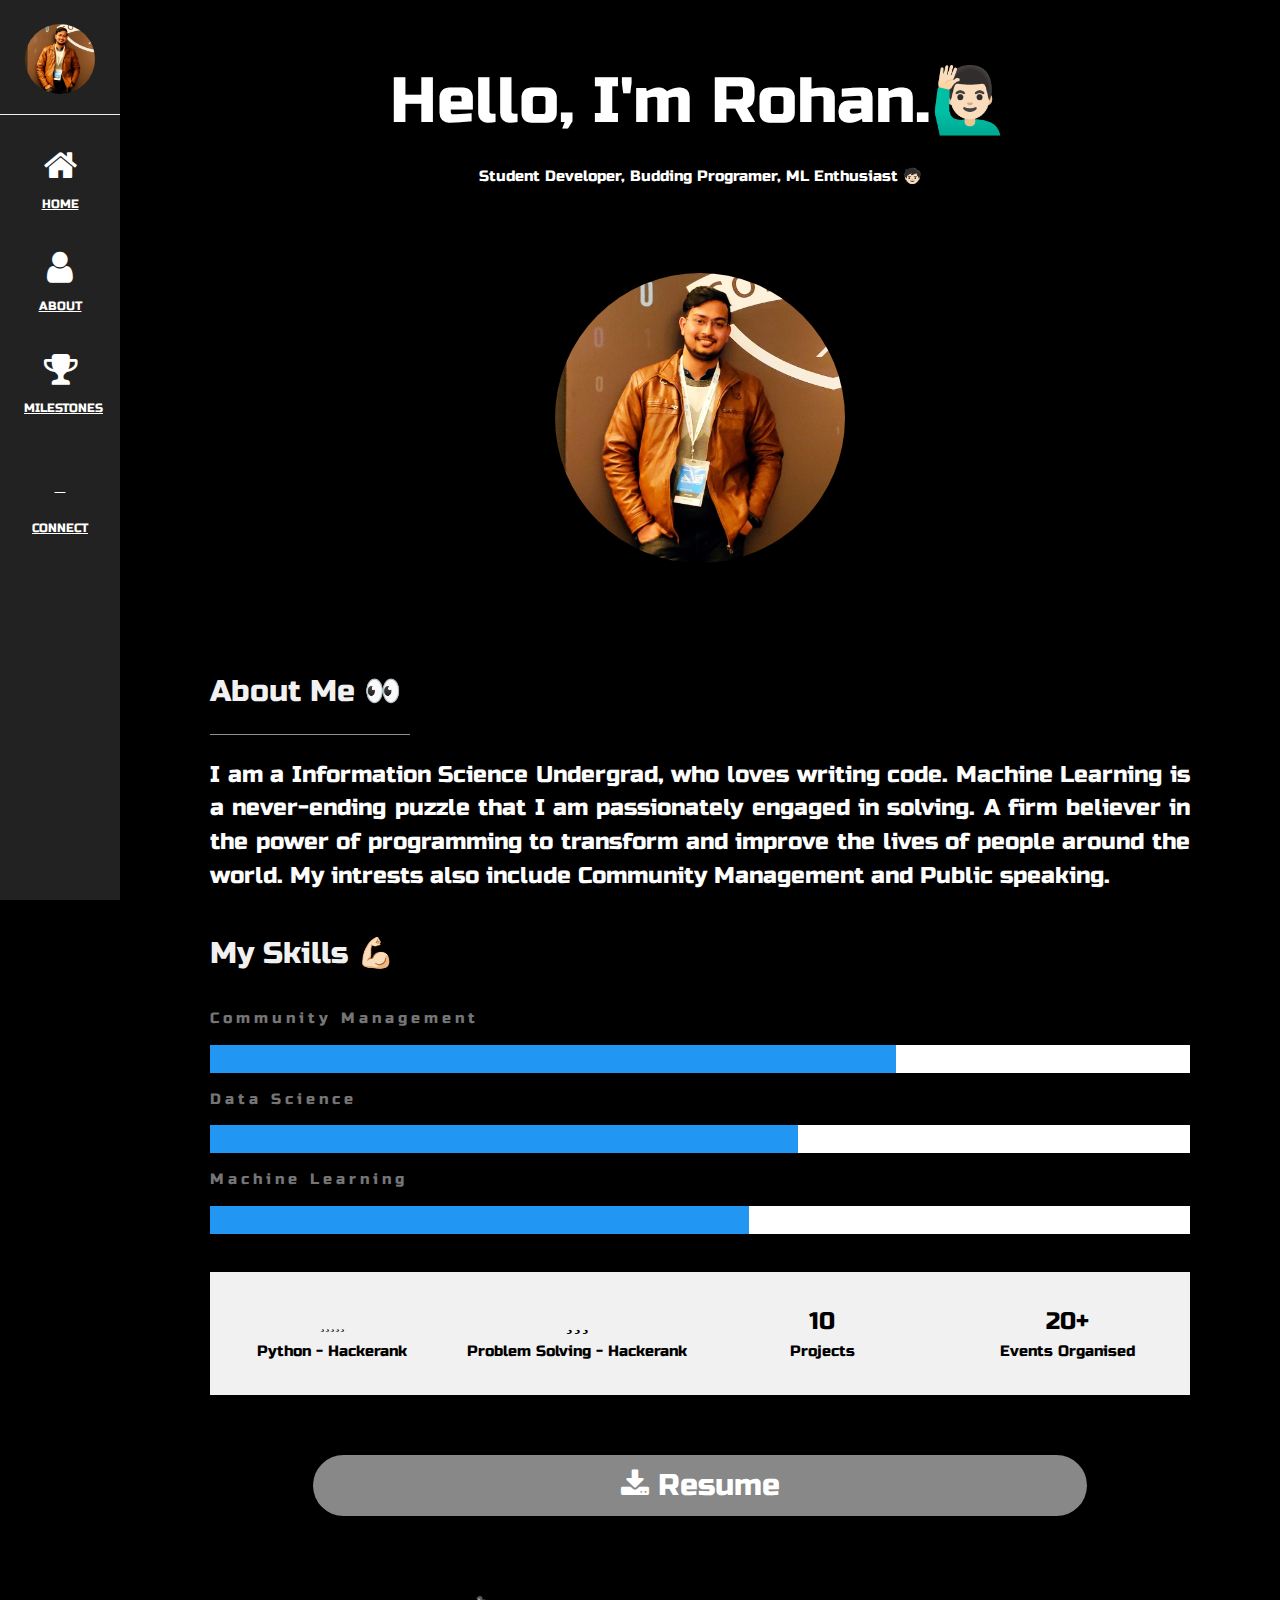
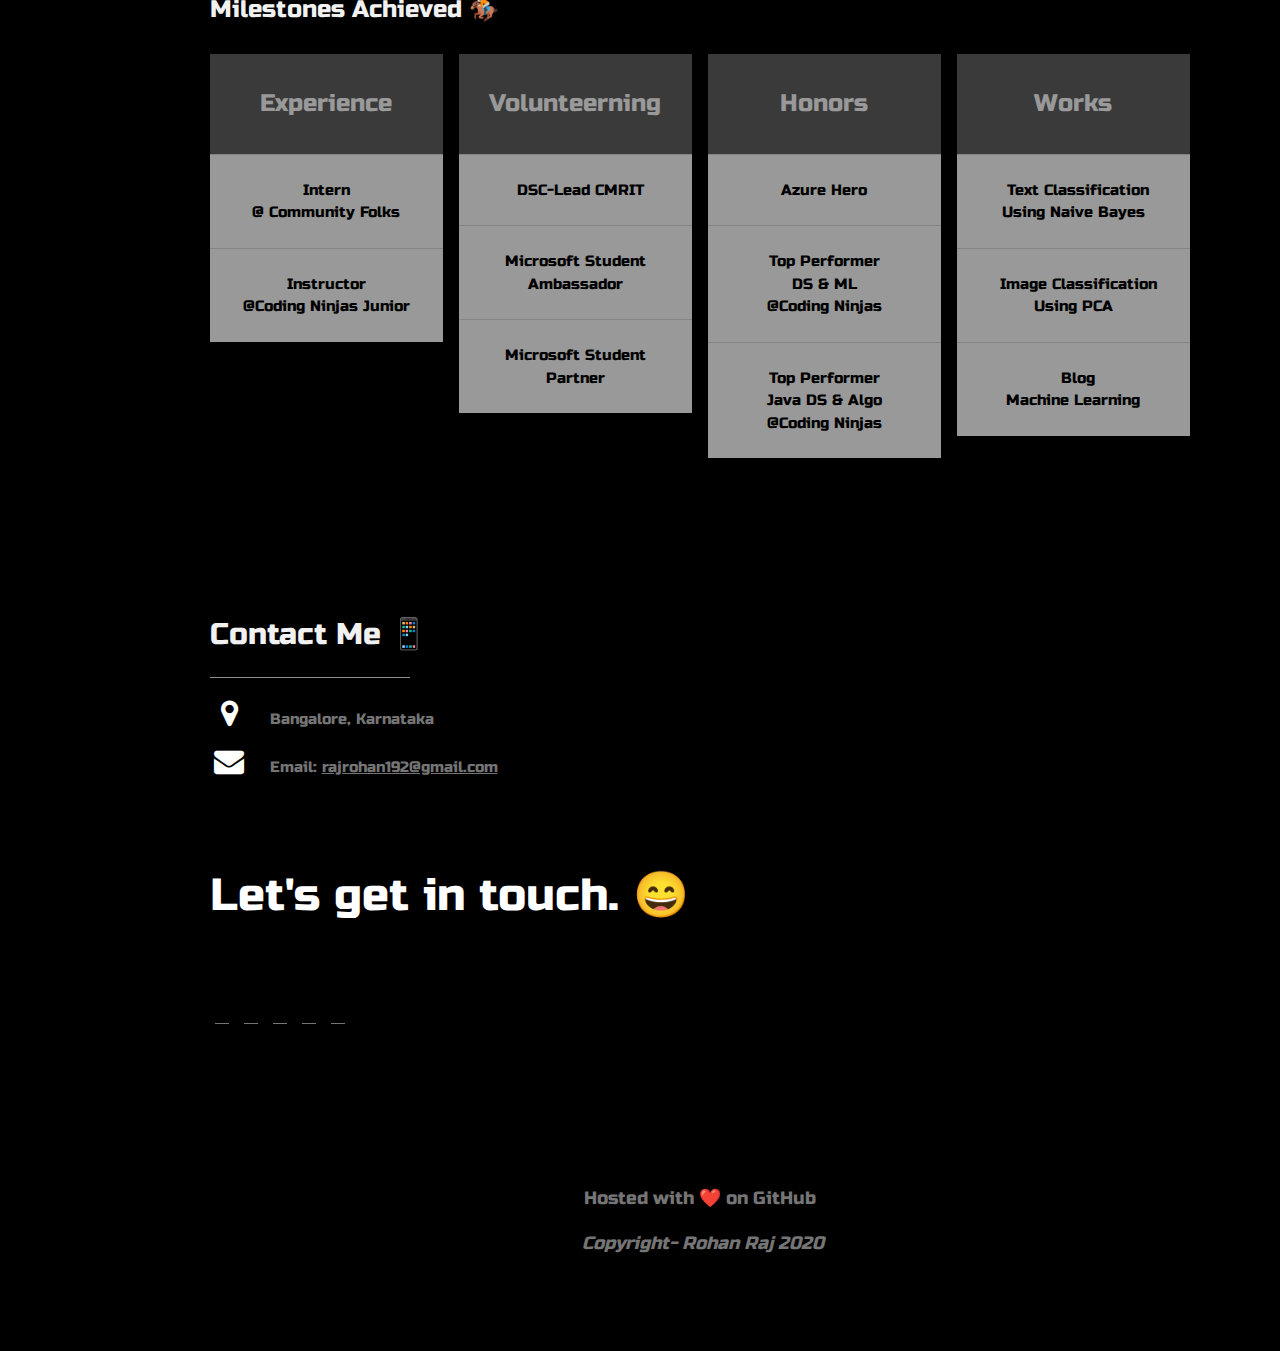
==== index.html @ be51ac7b "Update index.html" ====
<!DOCTYPE html>
<html>
<title>Rohan Raj</title>
<meta charset="UTF-8">
<meta name="viewport" content="width=device-width, initial-scale=1">
<link rel="icon" type="image/x-icon" href="icon.png">
<link rel="stylesheet" href="https://www.w3schools.com/w3css/4/w3.css">
<link href="https://fonts.googleapis.com/css2?family=Josefin+Slab&family=Merriweather&family=Russo+One&display=swap" rel="stylesheet">
<link rel="stylesheet" href="https://cdnjs.cloudflare.com/ajax/libs/font-awesome/4.7.0/css/font-awesome.min.css">
<link rel="stylesheet" href="https://use.fontawesome.com/releases/v5.14.0/css/all.css" integrity="sha384-HzLeBuhoNPvSl5KYnjx0BT+WB0QEEqLprO+NBkkk5gbc67FTaL7XIGa2w1L0Xbgc" crossorigin="anonymous">
<link rel="stylesheet" type="text/css" href="newpage.css">

<style>
body, h1,h2,h3,h4,h5,h6 {font-family: 'Russo One', sans-serif;}
.w3-row-padding img {margin-bottom: 12px}
/* Set the width of the sidebar to 120px */
.w3-sidebar {width: 120px;background: #222;}
/* Add a left margin to the "page content" that matches the width of the sidebar (120px) */
#main {margin-left: 120px}
/* Remove margins from "page content" on small screens */
@media only screen and (max-width: 600px) {#main {margin-left: 0}}
</style>
<body class="w3-black" data-spy="scroll" data-target="#navbar" data-offset="50">

<!-- Icon Bar (Sidebar - hidden on small screens) -->
<nav class="w3-sidebar w3-bar-block w3-small w3-hide-small w3-center" id="navbar">
  <!-- Avatar image in top left corner -->
  <a href="#"><img src="logo.jpg" class="sidelogo"></a>
  <hr>
  <a href="#" class="w3-bar-item w3-a w3-padding-large w3-hover-blue">
    <i class="fa fa-home w3-xxlarge"></i>
    <p>HOME</p>
  </a>
  <a href="#about" class="w3-bar-item w3-a w3-padding-large w3-hover-blue">
    <i class="fa fa-user w3-xxlarge"></i>
    <p>ABOUT</p>
  </a>
  <a href="#milestones" class="w3-bar-item w3-a w3-padding-large w3-hover-blue">
    <i class="fa fa-trophy w3-xxlarge"></i>
    <p>MILESTONES</p>
  </a>
  <a href="#contact" class="w3-bar-item w3-a w3-padding-large w3-hover-blue">
    <i class="fab fa-connectdevelop w3-xxlarge"></i>
    <p>CONNECT</p>
  </a>
</nav>

<!-- Navbar on small screens (Hidden on medium and large screens) -->
<div class="w3-top w3-hide-large w3-hide-medium" id="myNavbar">
  <div class="w3-bar w3-black w3-opacity w3-hover-opacity-off w3-center w3-small">
    <a href="#" class="w3-bar-item w3-a w3-hover-blue" style="width:25% !important"><i class="fa fa-home"></i><br>HOME</a>
    <a href="#about" class="w3-bar-item w3-a w3-hover-blue" style="width:25% !important"><i class="fa fa-user"></i><br>ABOUT</a>
    <a href="#milestones" class="w3-bar-item w3-a w3-hover-blue" style="width:25% !important"><i class="fa fa-trophy"></i><br>MILESTONES</a>
    <a href="#contact" class="w3-bar-item w3-a w3-hover-blue" style="width:25% !important">  <i class="fab fa-connectdevelop"></i><br>CONTACT</a>
  </div>
</div>

<!-- Page Content -->
<div class="w3-padding-large" id="main">
  <!-- Header/Home -->
  <header class="w3-container w3-padding-32 w3-center w3-black" id="home">
    <h1 class="w3-jumbo">Hello, I'm Rohan.🙋🏻‍♂️</h1>
    <p>Student Developer, Budding Programer, ML Enthusiast 🧒🏻</p>
    <div style="margin-top:5.7em;">
    <img src="logo.jpg" alt="boy" class="w3-image logo" width="992" height="1108">
    </div>
  </header>

  <!-- About Section -->
  <div class="w3-content w3-justify w3-text-grey w3-padding-64" id="about">
    <h2 class="w3-text-light-grey">About Me 👀</h2>
    <hr style="width:200px" class="w3-opacity">
    <p class="description">I am a Information Science Undergrad, who loves writing code.
Machine Learning is a never-ending puzzle that I am passionately engaged in solving. A firm believer in the power of programming to transform and improve the lives of people around the world. My intrests also include Community Management and Public speaking.
    </p>
    <h2 class="w3-padding-16 w3-text-light-grey">My Skills 💪🏻</h2>
    <p class="w3-wide">Community Management</p>
    <div class="w3-white">
      <div class="w3-blue" style="height:28px;width:70%"></div>
    </div>
    <p class="w3-wide">Data Science</p>
    <div class="w3-white">
      <div class="w3-blue" style="height:28px;width:60%"></div>
    </div>
    <p class="w3-wide">Machine Learning</p>
    <div class="w3-white">
      <div class="w3-blue" style="height:28px;width:55%"></div>
    </div><br>
    
    <div class="w3-row w3-center w3-padding-16 w3-section w3-light-grey w3-hover-blue" style="transition: 0.3s;">
      <div class="w3-quarter w3-section">
        <span class="w3-xlarge"></span></i><i class="fas fa-star"></i></i><i class="fas fa-star"></i></i><i class="fas fa-star"></i></i><i class="fas fa-star"></i></i><i class="fas fa-star"></i><br>
        Python - Hackerank
      </div>
      <div class="w3-quarter w3-section">
        <span class="w3-xlarge"><i class="fas fa-star"></i><i class="fas fa-star"></i><i class="fas fa-star"></i></span><br>
        Problem Solving - Hackerank
      </div>
      <div class="w3-quarter w3-section">
        <span class="w3-xlarge">10</span><br>
        Projects
      </div>
      <div class="w3-quarter w3-section">
        <span class="w3-xlarge">20+</span><br>
        Events Organised
      </div>
    </div>
    <div style="margin:4em;">
      <a href="https://drive.google.com/file/d/1Scx7-kGh7rU4BgbDnar0w_8gpzpHw5cx/view?usp=sharing" class="w3-btn w3-text-white w3-round-xxlarge w3-hover-blue resume"><i class="fa fa-download"></i>  Resume</a></li>
    </div>
    <!-- Grid for pricing tables -->
    <h3 class="w3-padding-16 w3-text-light-grey" id="milestones">Milestones Achieved 🏇🏻</h3>
    <div class="w3-row-padding" style="margin:0 -16px">
      <div class="w3-quarter w3-margin-bottom transit">
        <ul class="w3-ul w3-white w3-center transit w3-opacity w3-hover-opacity-off">
          <li class="w3-dark-grey w3-xlarge transit w3-padding-32 w3-hover-blue">Experience</li>
          <li class="w3-padding-16"><a href="https://drive.google.com/file/d/1ySWQKVOBxScPJgsXyLxWjjCgs97nQYnB/view?usp=sharing" class="w3-btn transit w3-round-large w3-hover-blue" href="google.com"><i class="fas fa-user-friends"></i>  Intern <br>@ Community Folks</a></li>
          <li class="w3-padding-16"><a class="w3-btn transit w3-round-large w3-hover-blue"><i class="fas fa-chalkboard-teacher"></i>  Instructor <br> @Coding Ninjas Junior</a></li>
          
        </ul>
      </div>
      <div class="w3-quarter w3-margin-bottom">
        <ul class="w3-ul w3-white w3-center w3-opacity w3-hover-opacity-off transit">
          <li class="w3-dark-grey w3-xlarge w3-padding-32 w3-hover-blue">Volunteerning</li>
          <li class="w3-padding-16"><a href="https://dsc.community.dev/u/m46zhq/#/about" class="w3-btn transit w3-round-large w3-hover-blue"><i class="fab fa-google"></i>  DSC-Lead CMRIT</a></li>
          <li class="w3-padding-16"><a href="https://drive.google.com/file/d/1J48Ffagoj2R8kCfbN4We0Js8-R-RIwep/view?usp=sharing" class="w3-btn transit w3-round-large w3-hover-blue"><i class="fab fa-microsoft"></i>  Microsoft Student <br>Ambassador</a></li>
          <li class="w3-padding-16"><a href="https://drive.google.com/file/d/1izAl-CwbJdm1N0xtkGnjKQw9NTOo2Vtv/view?usp=sharing" class="w3-btn transit w3-round-large w3-hover-blue"><i class="fab fa-microsoft"></i>  Microsoft Student <br>Partner</a></li>
        </ul>
      </div>
      <div class="w3-quarter w3-margin-bottom">
        <ul class="w3-ul w3-white w3-center w3-opacity w3-hover-opacity-off transit">
          <li class="w3-dark-grey w3-xlarge w3-padding-32 w3-hover-blue">Honors</li>
          <li class="w3-padding-16"><a href="https://enjinx.io/eth/asset/85231668" class="w3-btn transit w3-round-large w3-hover-blue"><i class="fab fa-microsoft"></i>  Azure Hero</a></li>
          <li class="w3-padding-16"><a href="https://ninjasfiles.s3.amazonaws.com/certificate73937446daf63a332cad315d816f2a800e89cd.pdf" class="w3-btn transit w3-round-large w3-hover-blue"><i class="fas fa-user-ninja"></i>  Top Performer<br>DS & ML <br>@Coding Ninjas</a></li>
          <li class="w3-padding-16"><a class="w3-btn transit w3-round-large w3-hover-blue"><i class="fas fa-user-ninja"></i>  Top Performer<br>Java DS & Algo <br>@Coding Ninjas</a></li>
          
        </ul>
      </div>
      <div class="w3-quarter w3-margin-bottom">
        <ul class="w3-ul w3-white w3-center w3-opacity transit w3-hover-opacity-off">
          <li class="w3-dark-grey w3-xlarge w3-padding-32 w3-hover-blue">Works</li>
          <li class="w3-padding-16"><a href="https://github.com/rohan1907/text-classification" class="w3-btn transit w3-round-large w3-hover-blue"><i class="fab fa-github"></i>  Text Classification <br>Using Naive Bayes</a></li>
          <li class="w3-padding-16"><a href="https://github.com/rohan1907/Cifar10" class="w3-btn transit w3-round-large w3-hover-blue"><i class="fab fa-github"></i>  Image Classification <br>Using PCA</a></li>
          <li class="w3-padding-16"><a href="https://medium.com/@rajrohan192/introduction-to-machine-learning-using-azure-ml-notebook-bd1c3ceed18c?source=friends_link&sk=28bb0c2c02ab94a62792b370b15c1be8" class="w3-btn transit w3-round-large w3-hover-blue"><i class="fab fa-medium"></i>  Blog <br> Machine Learning</a></li>
          
        </ul>
      </div>
    </div>
  </div>
  

  <!-- Contact Section -->
  <div class="w3-padding-64 w3-content w3-text-grey" id="contact">
    <h2 class="w3-text-light-grey">Contact Me 📱</h2>
    <hr style="width:200px" class="w3-opacity">

    <div class="w3-section">
      <p><i class="fa fa-2x fa-map-marker fa-fw w3-text-white w3-margin-right"></i> Bangalore, Karnataka</p>
      <p><i class="fa fa-2x fa-envelope fa-fw w3-text-white w3-margin-right"> </i> Email: <a href="mailto:rajrohan192@gmail.com">rajrohan192@gmail.com</a></p>
    </div><br>
    <h2><p class="description">Let's get in touch. 😄</p></h2>
    <p>
                <a target="_blank" href="https://www.facebook.com/rohan.raj.3388"><i class="fab fa-facebook fa-3x social" aria-hidden="true"></i></a>
                <a target="_blank" href="https://www.instagram.com/rohanraj.py/"><i class="hover fab fa-instagram fa-3x social" aria-hidden="true"></i></a>
                <a target="_blank" href="https://github.com/rohan1907"><i class="fab fa-github fa-3x social" aria-hidden="true"></i></a>
                <a target="_blank" href="https://www.linkedin.com/in/rohan-raj-01631716b/"><i class="fab fa-linkedin fa-3x social" aria-hidden="true"></i></a> 
                <a href="https://twitter.com/RohanPy"><i class="fab fa-twitter fa-3x social" aria-hidden="true"></i></a></p>
  </div>
  
    <!-- Footer -->
  <footer class="w3-content w3-padding-64 w3-text-grey w3-large w3-center">
  <!-- End footer -->
  Hosted with ❤️ on GitHub
  <p><i class="far fa-copyright">Copyright- Rohan Raj 2020</i></p>
  </footer>

<!-- END PAGE CONTENT -->
</div>
<script src="https://ajax.googleapis.com/ajax/libs/jquery/3.5.1/jquery.min.js"></script>
<script src="https://maxcdn.bootstrapcdn.com/bootstrap/3.3.4/js/bootstrap.min.js"></script>
<script src="https://www.w3schools.com/lib/w3.js"></script>
</body>
</html>
---- newpage.css ----
html{
	scroll-behavior: smooth;
}
body{
	position:relative;
}
.social{
	padding: 5px;
}
.social:hover{
	color:white;
	transition:0.3s;
}
.logo{
	border-radius: 60%;
	width: 290px;
	height: 290px;
}
.sidelogo{
	margin-top: 2em;
	border-radius: 50%;
	height: 70px;
	width:70px;
}
.sidelogo:hover{
	border: 3px solid white;
	transition:0.3s;
}
.resume{
	font-size:30px;
	display: block;
	width: 90%;
	margin: auto;
	transition: 0.3s;
	background-color:rgb(136, 136, 136);
}
.transit{
	transition:0.3s;
}
.description{
	color: white;
	font-size: 1.5em;
	transition: 0.3s;
}
.w3-hover-blue{
	transition:0.3s;
}
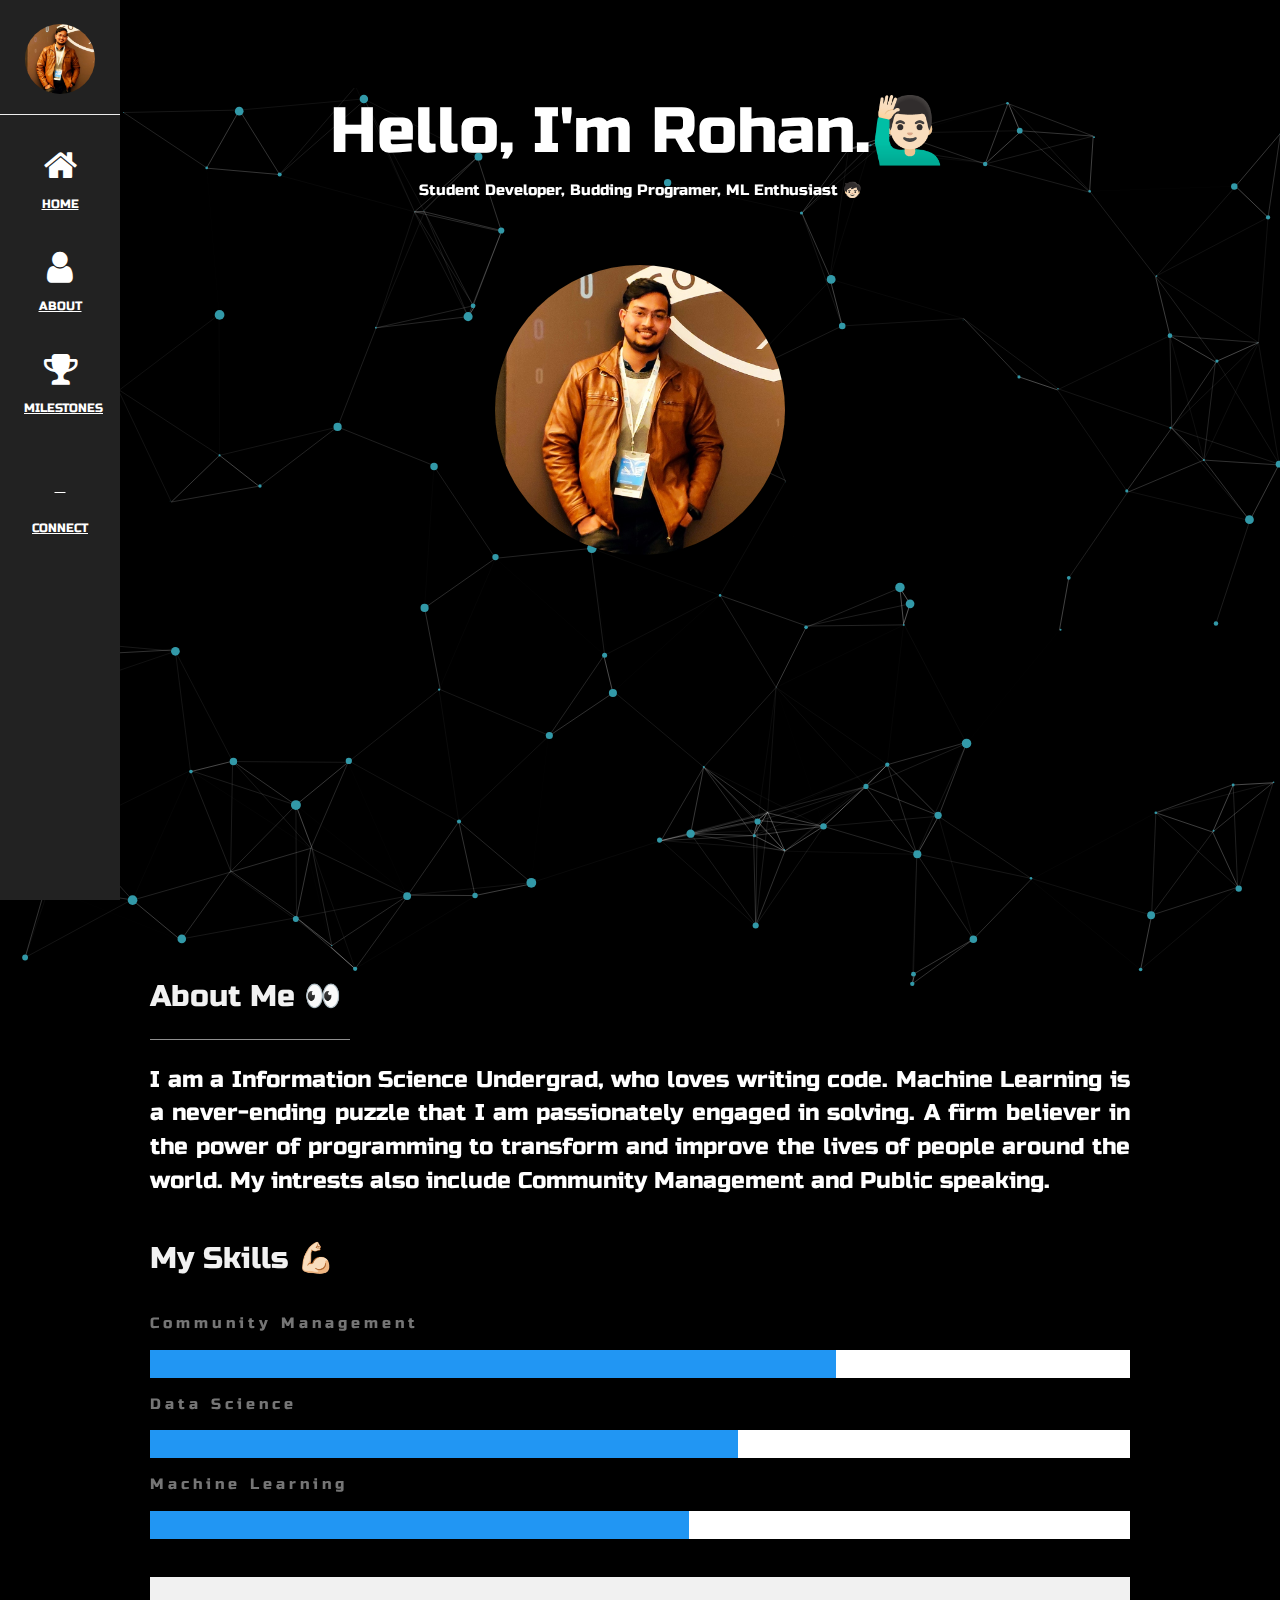
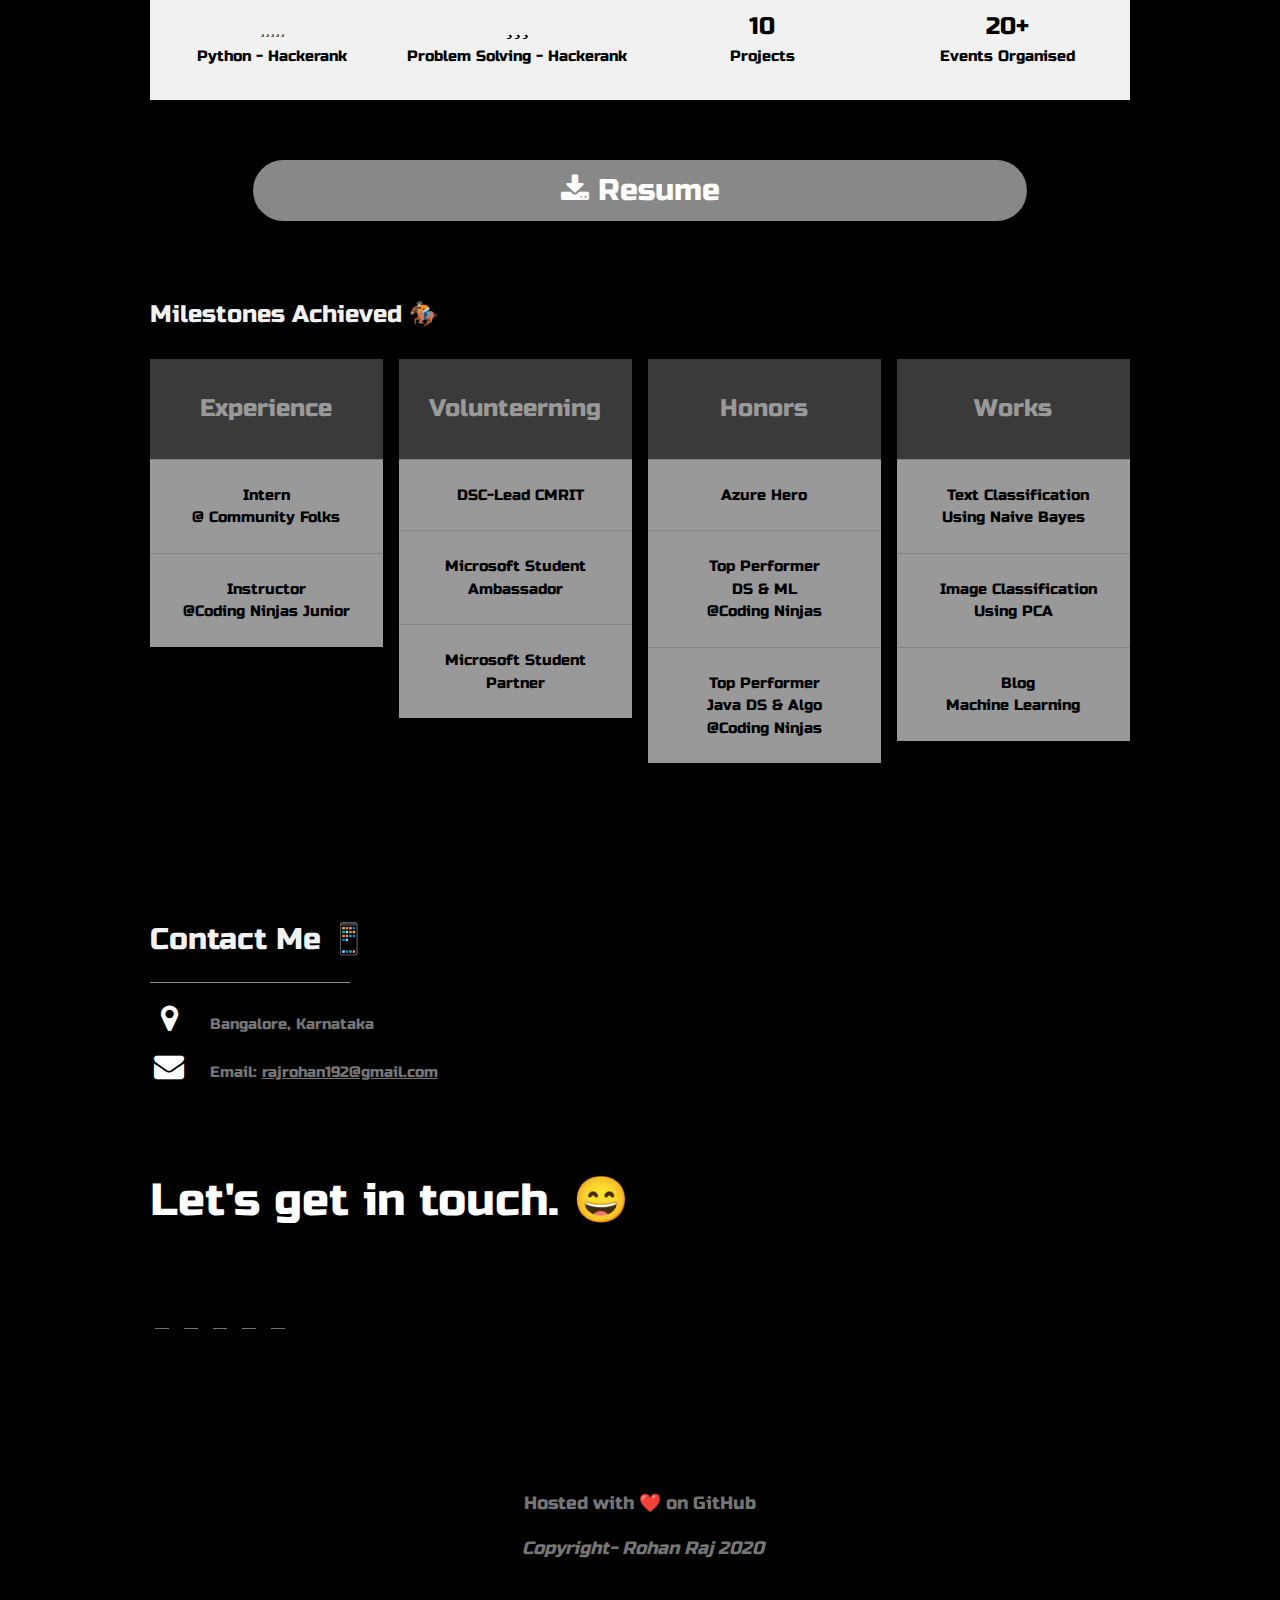
==== commit bbb6c230: "Add files via upload" ====
--- a/index.html
+++ b/index.html
@@ -9,6 +9,7 @@
 <link rel="stylesheet" href="https://cdnjs.cloudflare.com/ajax/libs/font-awesome/4.7.0/css/font-awesome.min.css">
 <link rel="stylesheet" href="https://use.fontawesome.com/releases/v5.14.0/css/all.css" integrity="sha384-HzLeBuhoNPvSl5KYnjx0BT+WB0QEEqLprO+NBkkk5gbc67FTaL7XIGa2w1L0Xbgc" crossorigin="anonymous">
 <link rel="stylesheet" type="text/css" href="newpage.css">
+<link rel = "icon" href="logo.jpg" type="image/x-icon"> 
 
 <style>
 body, h1,h2,h3,h4,h5,h6 {font-family: 'Russo One', sans-serif;}
@@ -56,16 +57,18 @@
 </div>
 
 <!-- Page Content -->
+<div id="particles-js">
 <div class="w3-padding-large" id="main">
   <!-- Header/Home -->
   <header class="w3-container w3-padding-32 w3-center w3-black" id="home">
-    <h1 class="w3-jumbo">Hello, I'm Rohan.🙋🏻‍♂️</h1>
-    <p>Student Developer, Budding Programer, ML Enthusiast 🧒🏻</p>
-    <div style="margin-top:5.7em;">
-    <img src="logo.jpg" alt="boy" class="w3-image logo" width="992" height="1108">
+    <div id="heading"><h1 class="w3-jumbo w3-center">Hello, I'm Rohan.🙋🏻‍♂️</h1></div>
+    <div id="heading-p"><p >Student Developer, Budding Programer, ML Enthusiast 🧒🏻</p></div>
+    <div id="image">
+      <img src="logo.jpg" alt="boy" class="w3-image logo" width="992" height="1108">
     </div>
   </header>
-
+</div>
+</div>
   <!-- About Section -->
   <div class="w3-content w3-justify w3-text-grey w3-padding-64" id="about">
     <h2 class="w3-text-light-grey">About Me 👀</h2>
@@ -166,7 +169,7 @@
                 <a target="_blank" href="https://www.linkedin.com/in/rohan-raj-01631716b/"><i class="fab fa-linkedin fa-3x social" aria-hidden="true"></i></a> 
                 <a href="https://twitter.com/RohanPy"><i class="fab fa-twitter fa-3x social" aria-hidden="true"></i></a></p>
   </div>
-  
+
     <!-- Footer -->
   <footer class="w3-content w3-padding-64 w3-text-grey w3-large w3-center">
   <!-- End footer -->
@@ -175,9 +178,7 @@
   </footer>
 
 <!-- END PAGE CONTENT -->
-</div>
-<script src="https://ajax.googleapis.com/ajax/libs/jquery/3.5.1/jquery.min.js"></script>
-<script src="https://maxcdn.bootstrapcdn.com/bootstrap/3.3.4/js/bootstrap.min.js"></script>
-<script src="https://www.w3schools.com/lib/w3.js"></script>
+<script src="js/particles.js"></script>
+<script src="js/app.js"></script>
 </body>
 </html>
--- a/newpage.css
+++ b/newpage.css
@@ -1,8 +1,5 @@
 html{
 	scroll-behavior: smooth;
-}
-body{
-	position:relative;
 }
 .social{
 	padding: 5px;
@@ -15,6 +12,8 @@
 	border-radius: 60%;
 	width: 290px;
 	height: 290px;
+	margin-top:5.7em;
+	left:40%;
 }
 .sidelogo{
 	margin-top: 2em;
@@ -45,3 +44,33 @@
 .w3-hover-blue{
 	transition:0.3s;
 }
+html,body{ 
+	width:100%;
+	height:100%;
+	background:#000000;
+}
+#particles-js{
+  width: 100%;
+  height: 100%;
+  background-color: #000000;
+  background-image: url('');
+  background-size: cover;
+  background-position: 50% 50%;
+  background-repeat: no-repeat;
+}
+
+#heading-p,#heading,#image{
+	position: absolute;
+	left: 0;
+	right: 0;
+	margin: auto
+}
+#heading{
+	margin-top:2em;
+}
+#heading-p{
+	margin-top:8em;
+}
+#image{
+	margin-top:9em;
+}
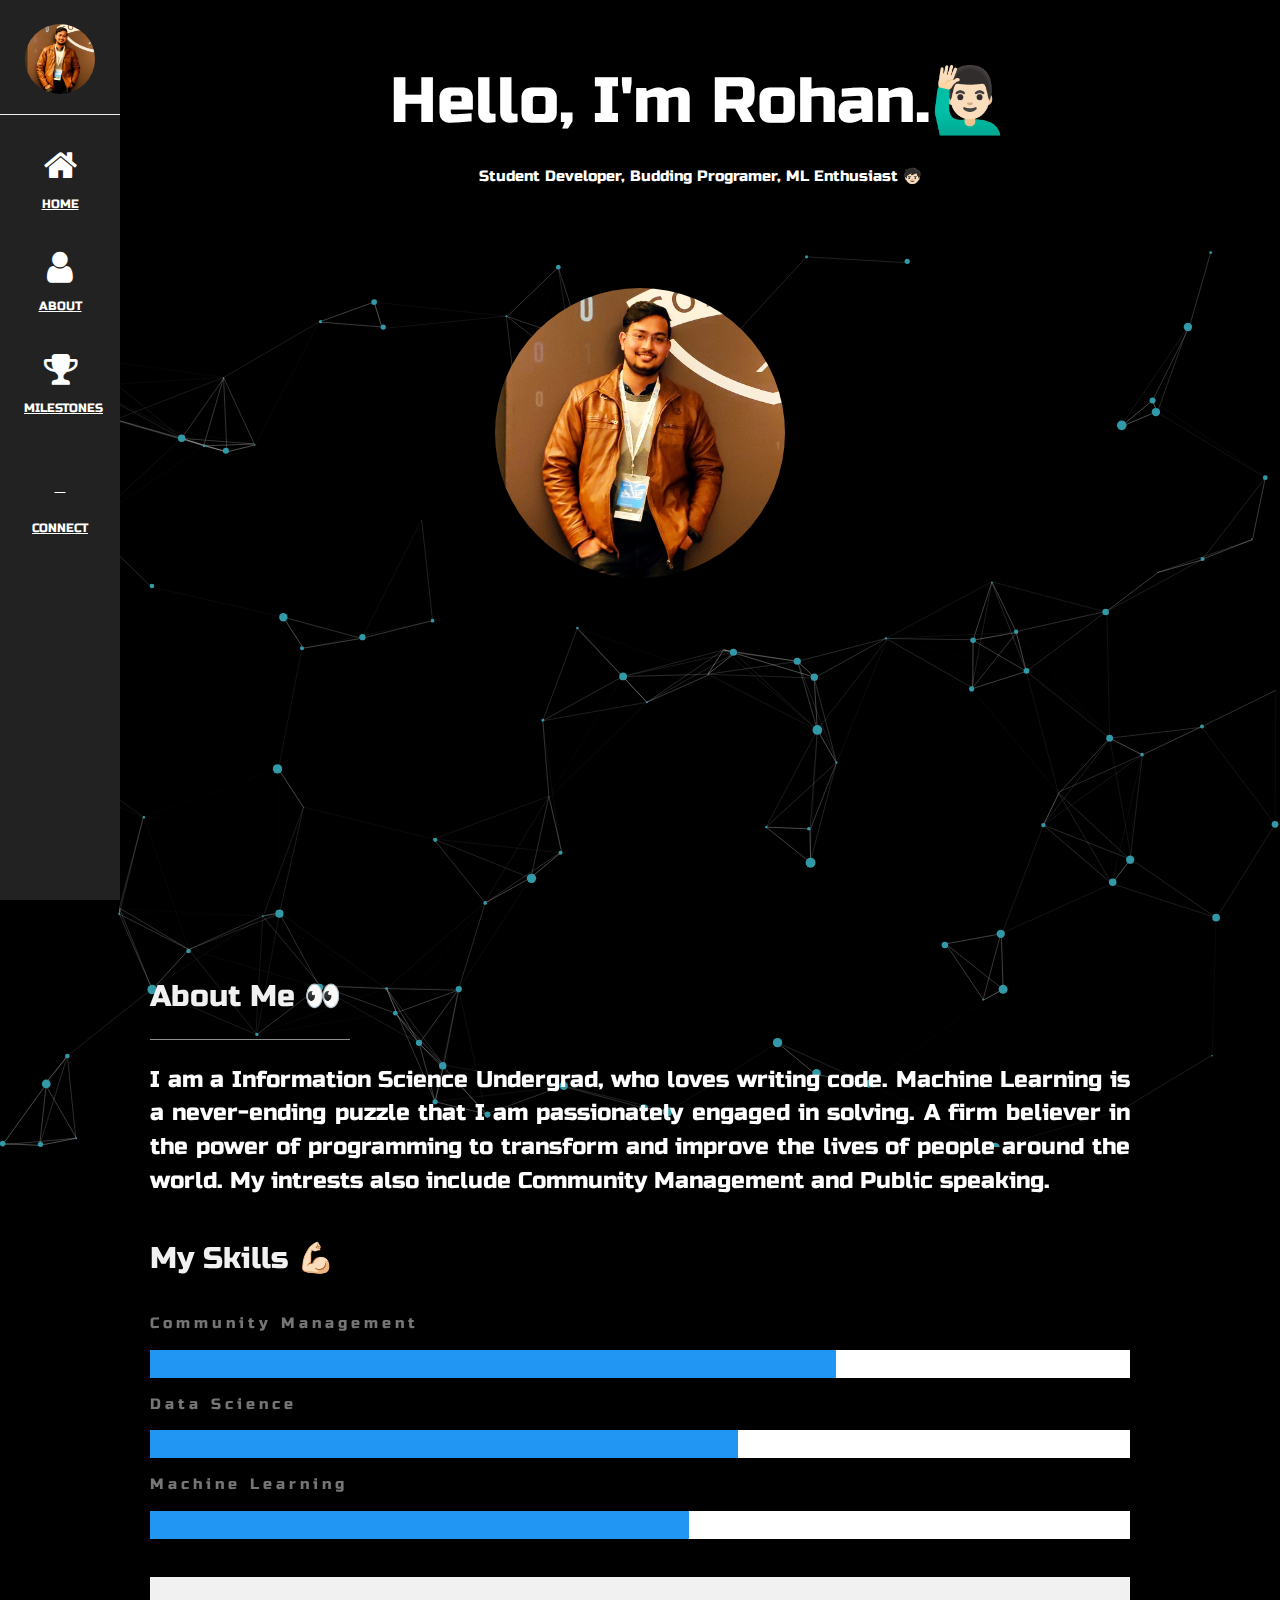
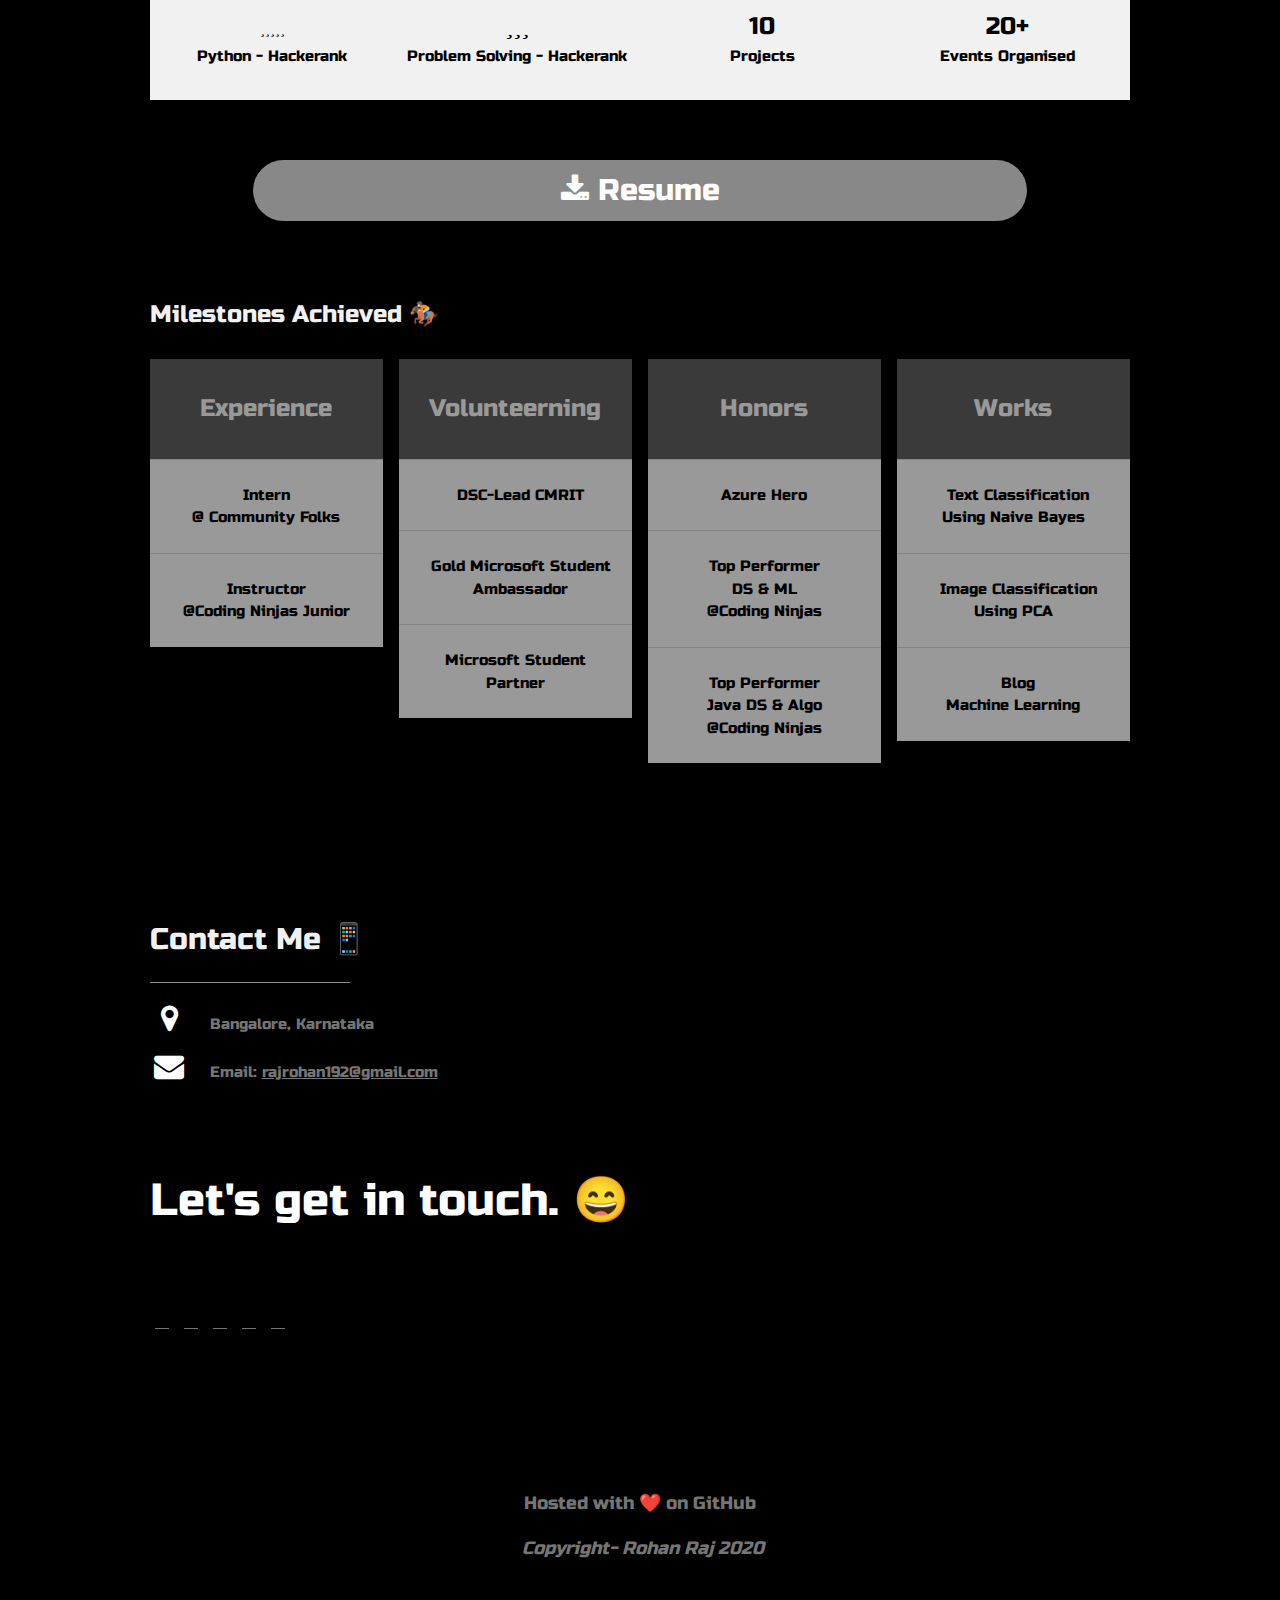
==== commit c9677009: "Website update" ====
--- a/index.html
+++ b/index.html
@@ -109,7 +109,7 @@
       </div>
     </div>
     <div style="margin:4em;">
-      <a href="https://drive.google.com/file/d/1Scx7-kGh7rU4BgbDnar0w_8gpzpHw5cx/view?usp=sharing" class="w3-btn w3-text-white w3-round-xxlarge w3-hover-blue resume"><i class="fa fa-download"></i>  Resume</a></li>
+      <a href="https://drive.google.com/file/d/1T6_Ns3nymSrzRWki0MjmJF7f8hDtOkdN/view?usp=sharing" class="w3-btn w3-text-white w3-round-xxlarge w3-hover-blue resume"><i class="fa fa-download"></i>  Resume</a></li>
     </div>
     <!-- Grid for pricing tables -->
     <h3 class="w3-padding-16 w3-text-light-grey" id="milestones">Milestones Achieved 🏇🏻</h3>
@@ -126,7 +126,7 @@
         <ul class="w3-ul w3-white w3-center w3-opacity w3-hover-opacity-off transit">
           <li class="w3-dark-grey w3-xlarge w3-padding-32 w3-hover-blue">Volunteerning</li>
           <li class="w3-padding-16"><a href="https://dsc.community.dev/u/m46zhq/#/about" class="w3-btn transit w3-round-large w3-hover-blue"><i class="fab fa-google"></i>  DSC-Lead CMRIT</a></li>
-          <li class="w3-padding-16"><a href="https://drive.google.com/file/d/1J48Ffagoj2R8kCfbN4We0Js8-R-RIwep/view?usp=sharing" class="w3-btn transit w3-round-large w3-hover-blue"><i class="fab fa-microsoft"></i>  Microsoft Student <br>Ambassador</a></li>
+          <li class="w3-padding-16"><a href="https://drive.google.com/file/d/1qVU0fjmPcRyNbLqCppZ2zneWiIPeppzQ/view?usp=sharing" class="w3-btn transit w3-round-large w3-hover-yellow"><i class="fab fa-microsoft"></i> Gold Microsoft Student <br>Ambassador</a></li>
           <li class="w3-padding-16"><a href="https://drive.google.com/file/d/1izAl-CwbJdm1N0xtkGnjKQw9NTOo2Vtv/view?usp=sharing" class="w3-btn transit w3-round-large w3-hover-blue"><i class="fab fa-microsoft"></i>  Microsoft Student <br>Partner</a></li>
         </ul>
       </div>
@@ -135,7 +135,7 @@
           <li class="w3-dark-grey w3-xlarge w3-padding-32 w3-hover-blue">Honors</li>
           <li class="w3-padding-16"><a href="https://enjinx.io/eth/asset/85231668" class="w3-btn transit w3-round-large w3-hover-blue"><i class="fab fa-microsoft"></i>  Azure Hero</a></li>
           <li class="w3-padding-16"><a href="https://ninjasfiles.s3.amazonaws.com/certificate73937446daf63a332cad315d816f2a800e89cd.pdf" class="w3-btn transit w3-round-large w3-hover-blue"><i class="fas fa-user-ninja"></i>  Top Performer<br>DS & ML <br>@Coding Ninjas</a></li>
-          <li class="w3-padding-16"><a class="w3-btn transit w3-round-large w3-hover-blue"><i class="fas fa-user-ninja"></i>  Top Performer<br>Java DS & Algo <br>@Coding Ninjas</a></li>
+          <li class="w3-padding-16"><a href="https://ninjasfiles.s3.amazonaws.com/certificate9975263ed93d52d51ded5c87fe7f3cef7abe8b.pdf" class="w3-btn transit w3-round-large w3-hover-blue"><i class="fas fa-user-ninja"></i>  Top Performer<br>Java DS & Algo <br>@Coding Ninjas</a></li>
           
         </ul>
       </div>
--- a/newpage.css
+++ b/newpage.css
@@ -59,18 +59,11 @@
   background-repeat: no-repeat;
 }
 
-#heading-p,#heading,#image{
+#image{
 	position: absolute;
 	left: 0;
 	right: 0;
 	margin: auto
 }
-#heading{
-	margin-top:2em;
-}
-#heading-p{
-	margin-top:8em;
-}
-#image{
-	margin-top:9em;
-}
+
+
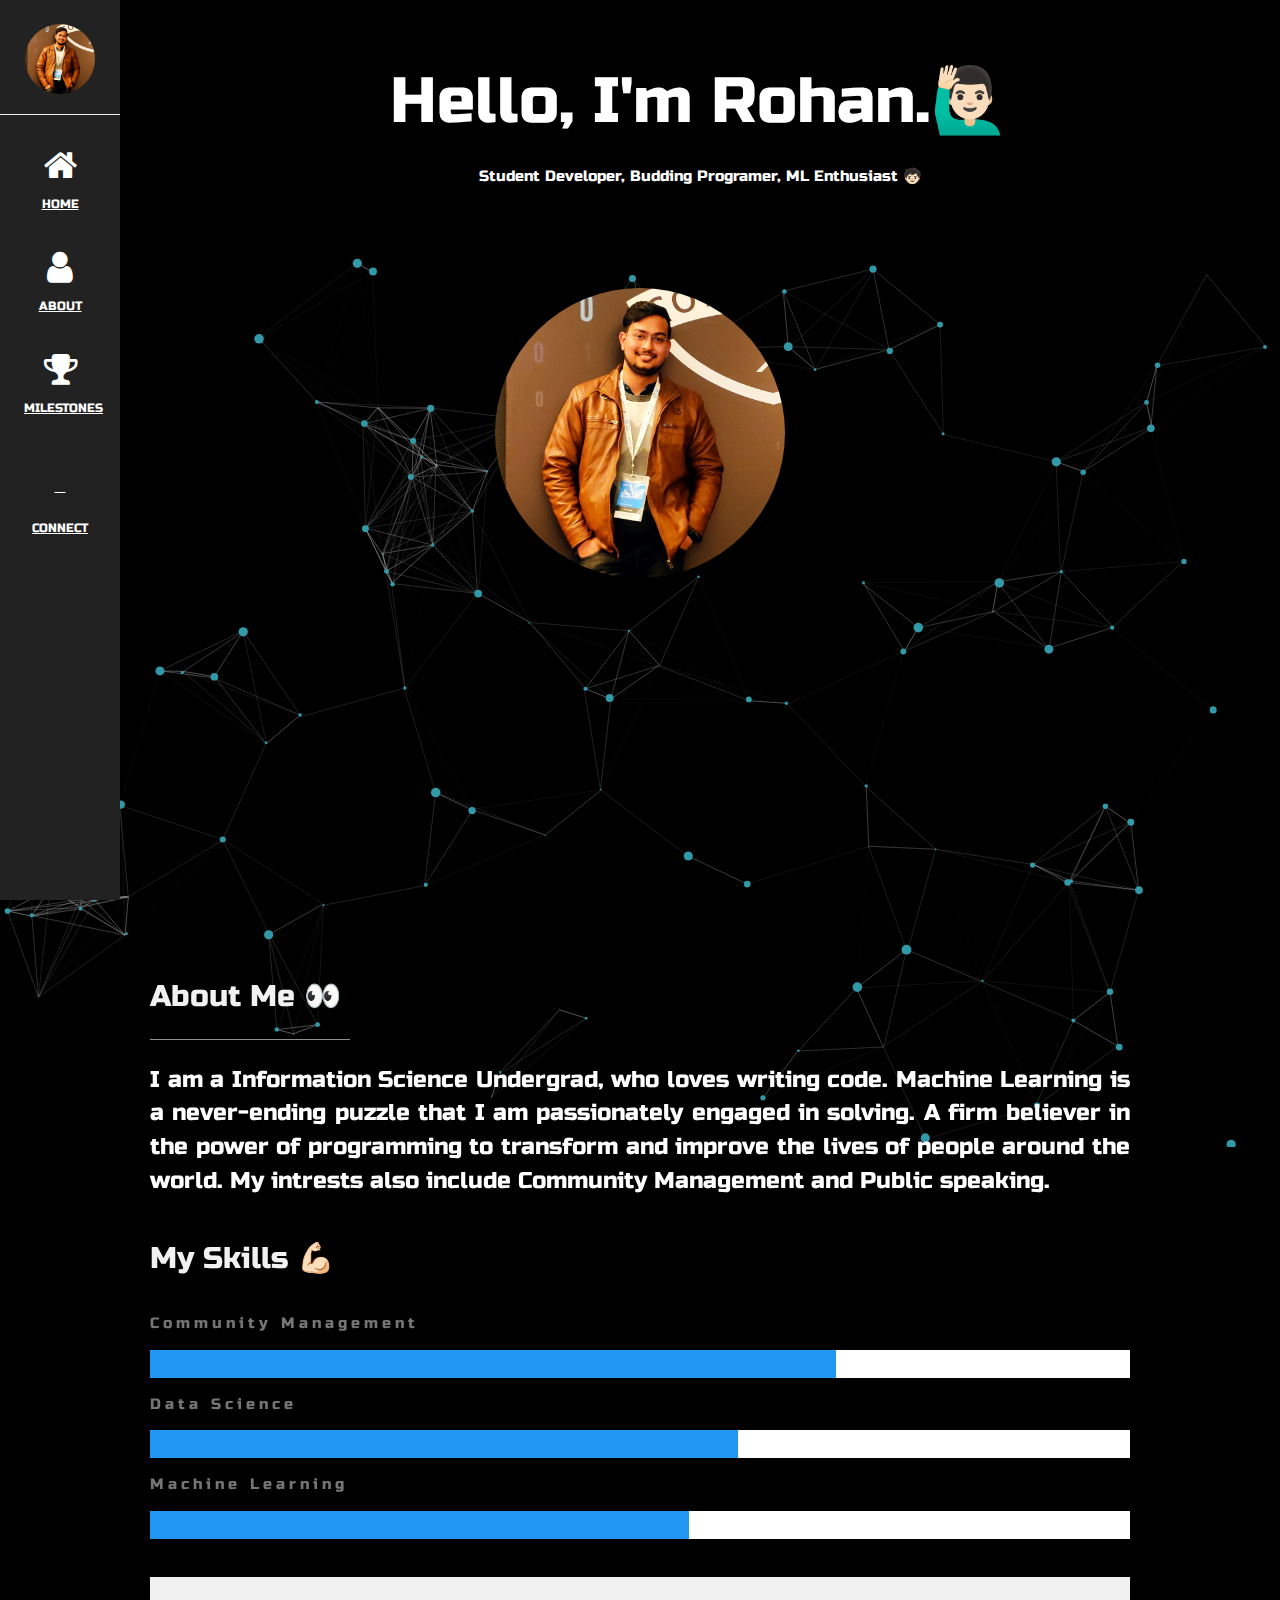
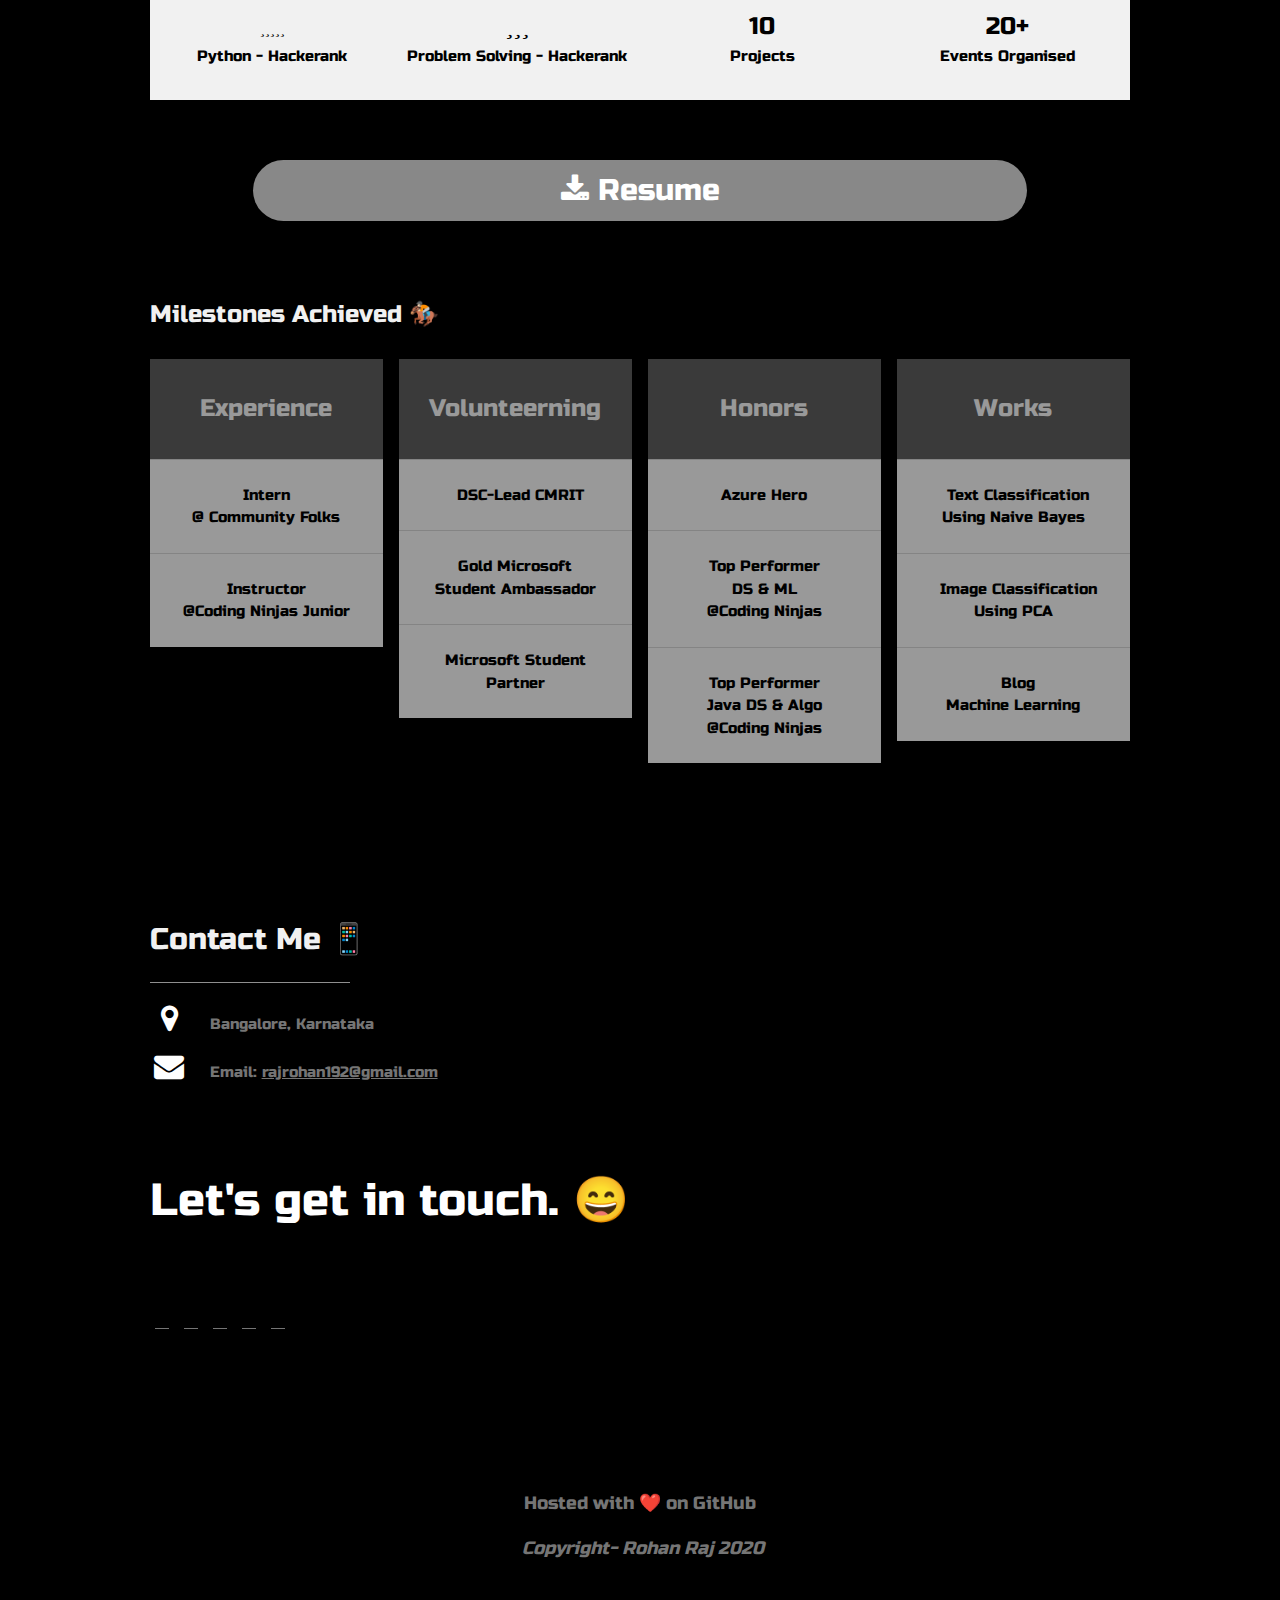
==== commit b523e137: "Update index.html" ====
--- a/index.html
+++ b/index.html
@@ -126,7 +126,7 @@
         <ul class="w3-ul w3-white w3-center w3-opacity w3-hover-opacity-off transit">
           <li class="w3-dark-grey w3-xlarge w3-padding-32 w3-hover-blue">Volunteerning</li>
           <li class="w3-padding-16"><a href="https://dsc.community.dev/u/m46zhq/#/about" class="w3-btn transit w3-round-large w3-hover-blue"><i class="fab fa-google"></i>  DSC-Lead CMRIT</a></li>
-          <li class="w3-padding-16"><a href="https://drive.google.com/file/d/1qVU0fjmPcRyNbLqCppZ2zneWiIPeppzQ/view?usp=sharing" class="w3-btn transit w3-round-large w3-hover-yellow"><i class="fab fa-microsoft"></i> Gold Microsoft Student <br>Ambassador</a></li>
+          <li class="w3-padding-16"><a href="https://drive.google.com/file/d/1qVU0fjmPcRyNbLqCppZ2zneWiIPeppzQ/view?usp=sharing" class="w3-btn transit w3-round-large w3-hover-yellow"><i class="fab fa-microsoft"></i> Gold Microsoft <br> Student Ambassador</a></li>
           <li class="w3-padding-16"><a href="https://drive.google.com/file/d/1izAl-CwbJdm1N0xtkGnjKQw9NTOo2Vtv/view?usp=sharing" class="w3-btn transit w3-round-large w3-hover-blue"><i class="fab fa-microsoft"></i>  Microsoft Student <br>Partner</a></li>
         </ul>
       </div>
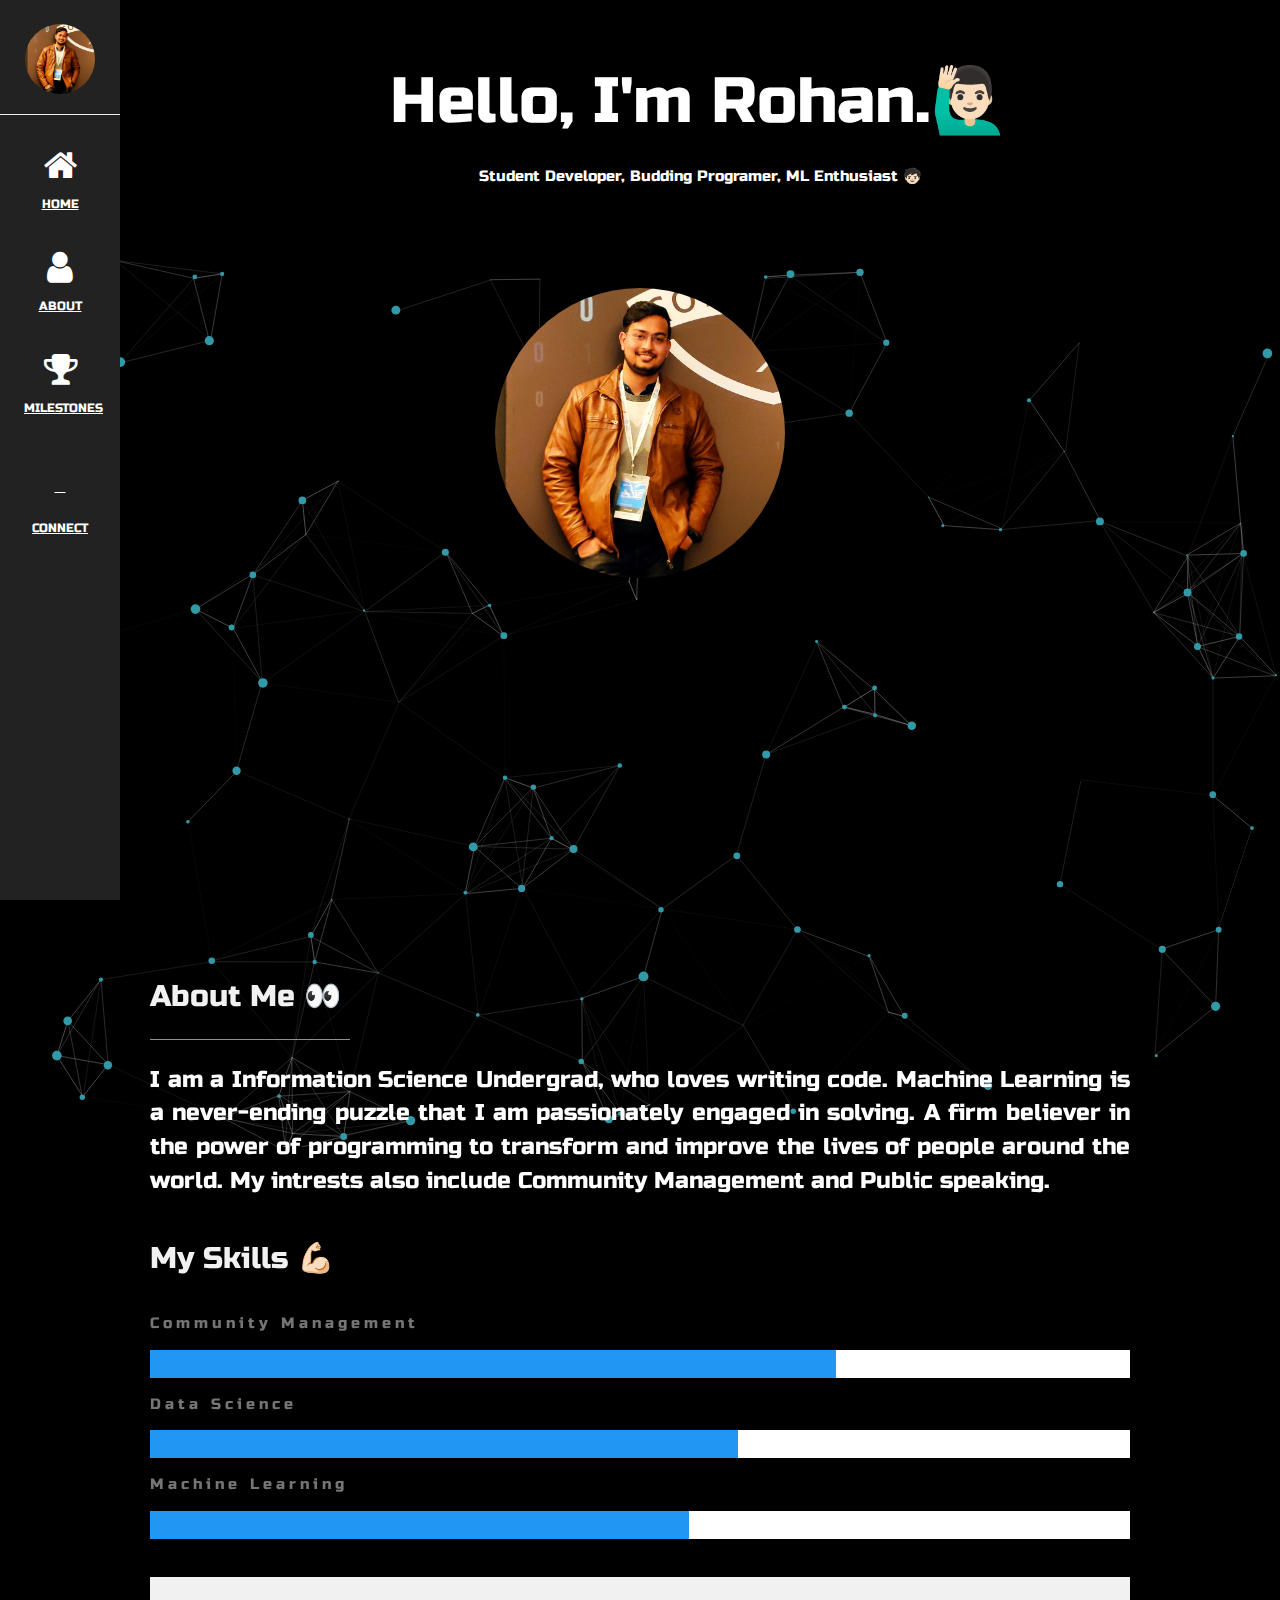
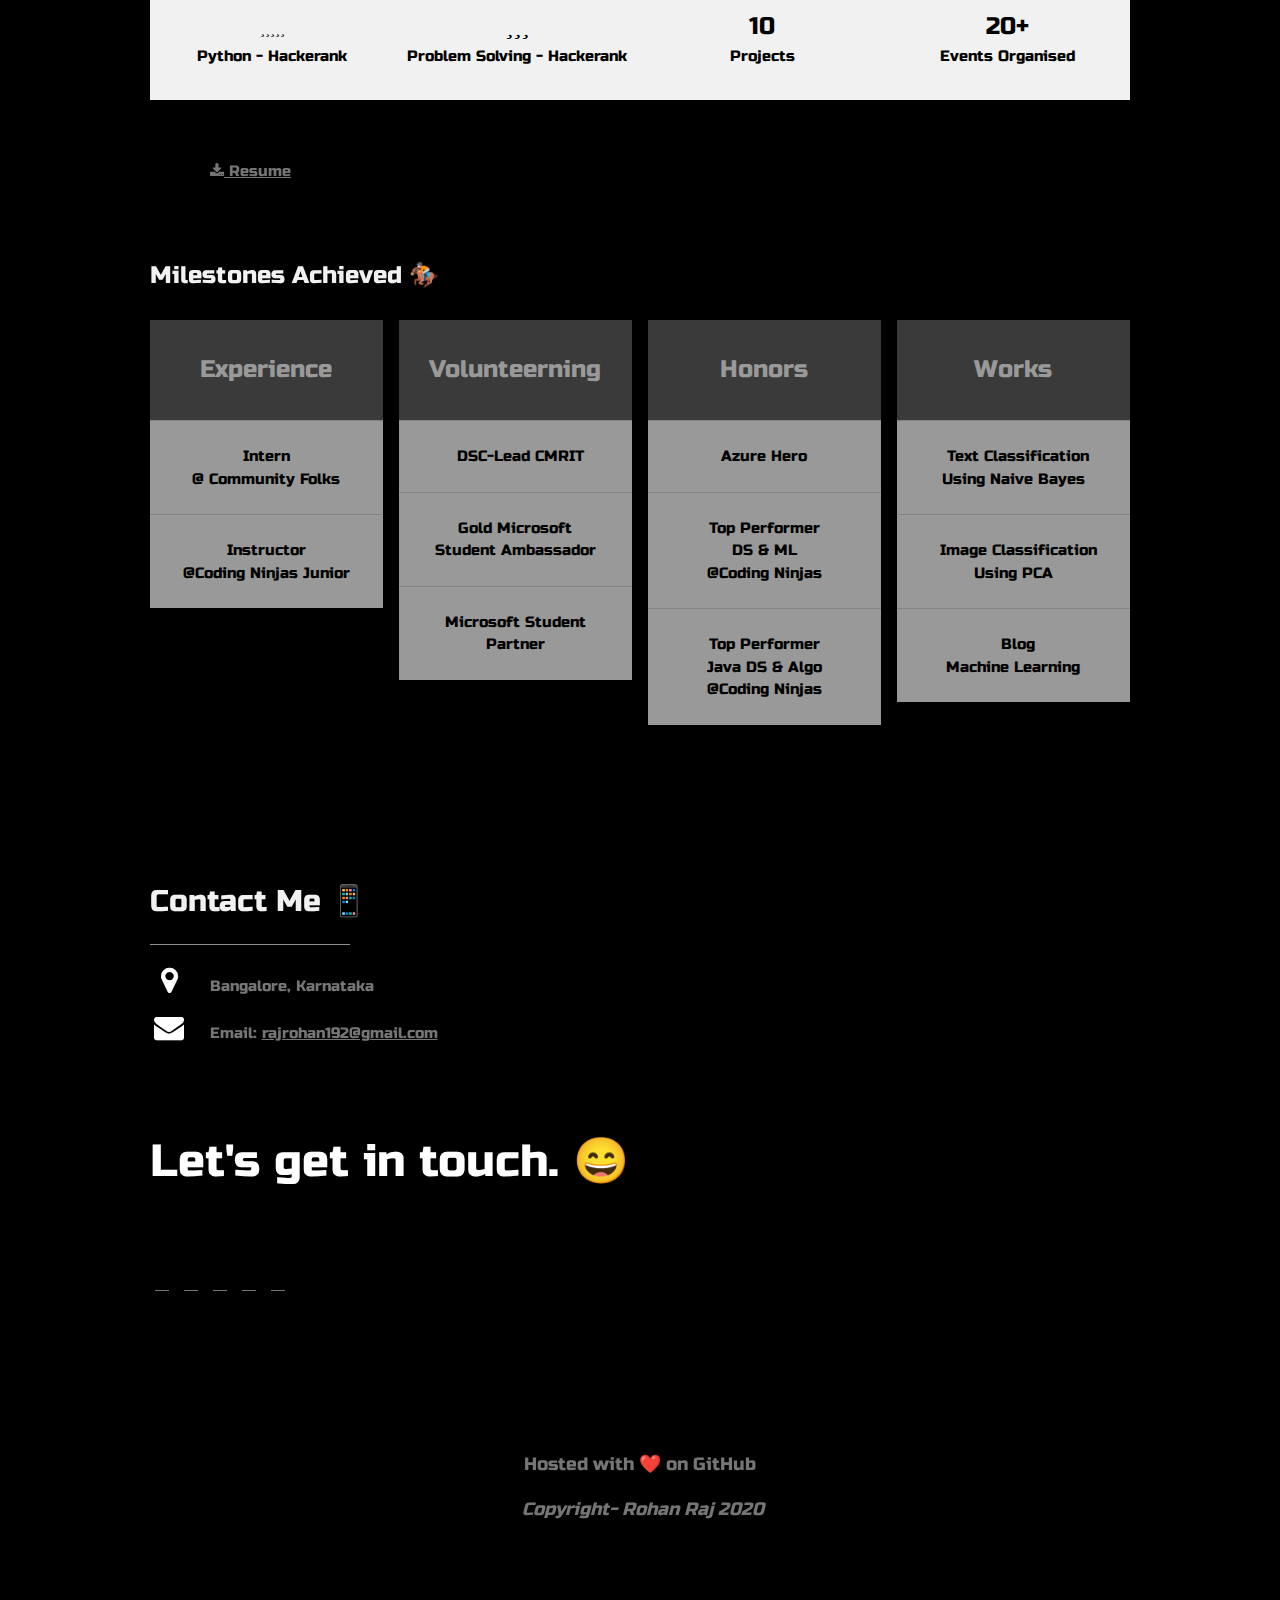
==== commit 43a2834e: "updated resume" ====
--- a/index.html
+++ b/index.html
@@ -109,7 +109,7 @@
       </div>
     </div>
     <div style="margin:4em;">
-      <a href="https://drive.google.com/file/d/1T6_Ns3nymSrzRWki0MjmJF7f8hDtOkdN/view?usp=sharing" class="w3-btn w3-text-white w3-round-xxlarge w3-hover-blue resume"><i class="fa fa-download"></i>  Resume</a></li>
+      <a href="https://drive.google.com/file/d/10OBlDma9cWw4IJ91U6NFHQ5JQ3DvdfMM/view?usp=sharing"><i class="fa fa-download"></i>  Resume</a></li>
     </div>
     <!-- Grid for pricing tables -->
     <h3 class="w3-padding-16 w3-text-light-grey" id="milestones">Milestones Achieved 🏇🏻</h3>
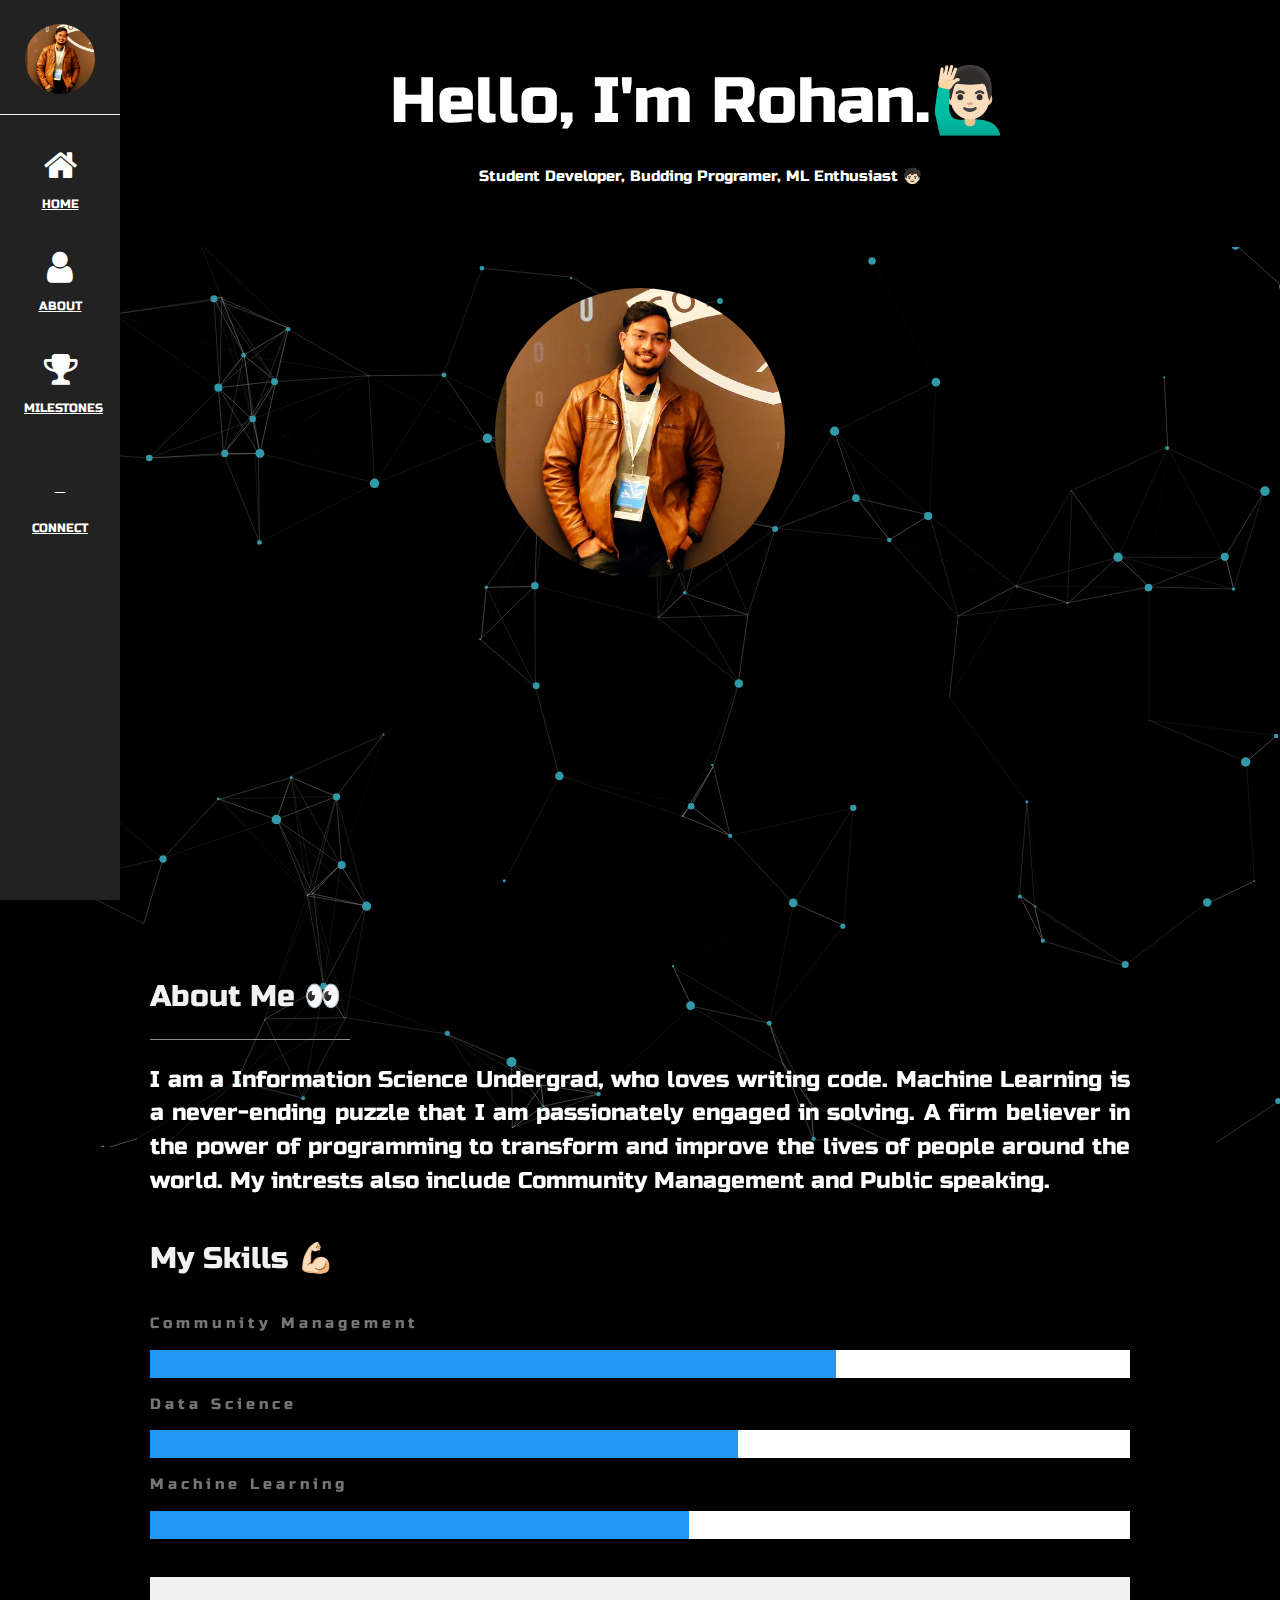
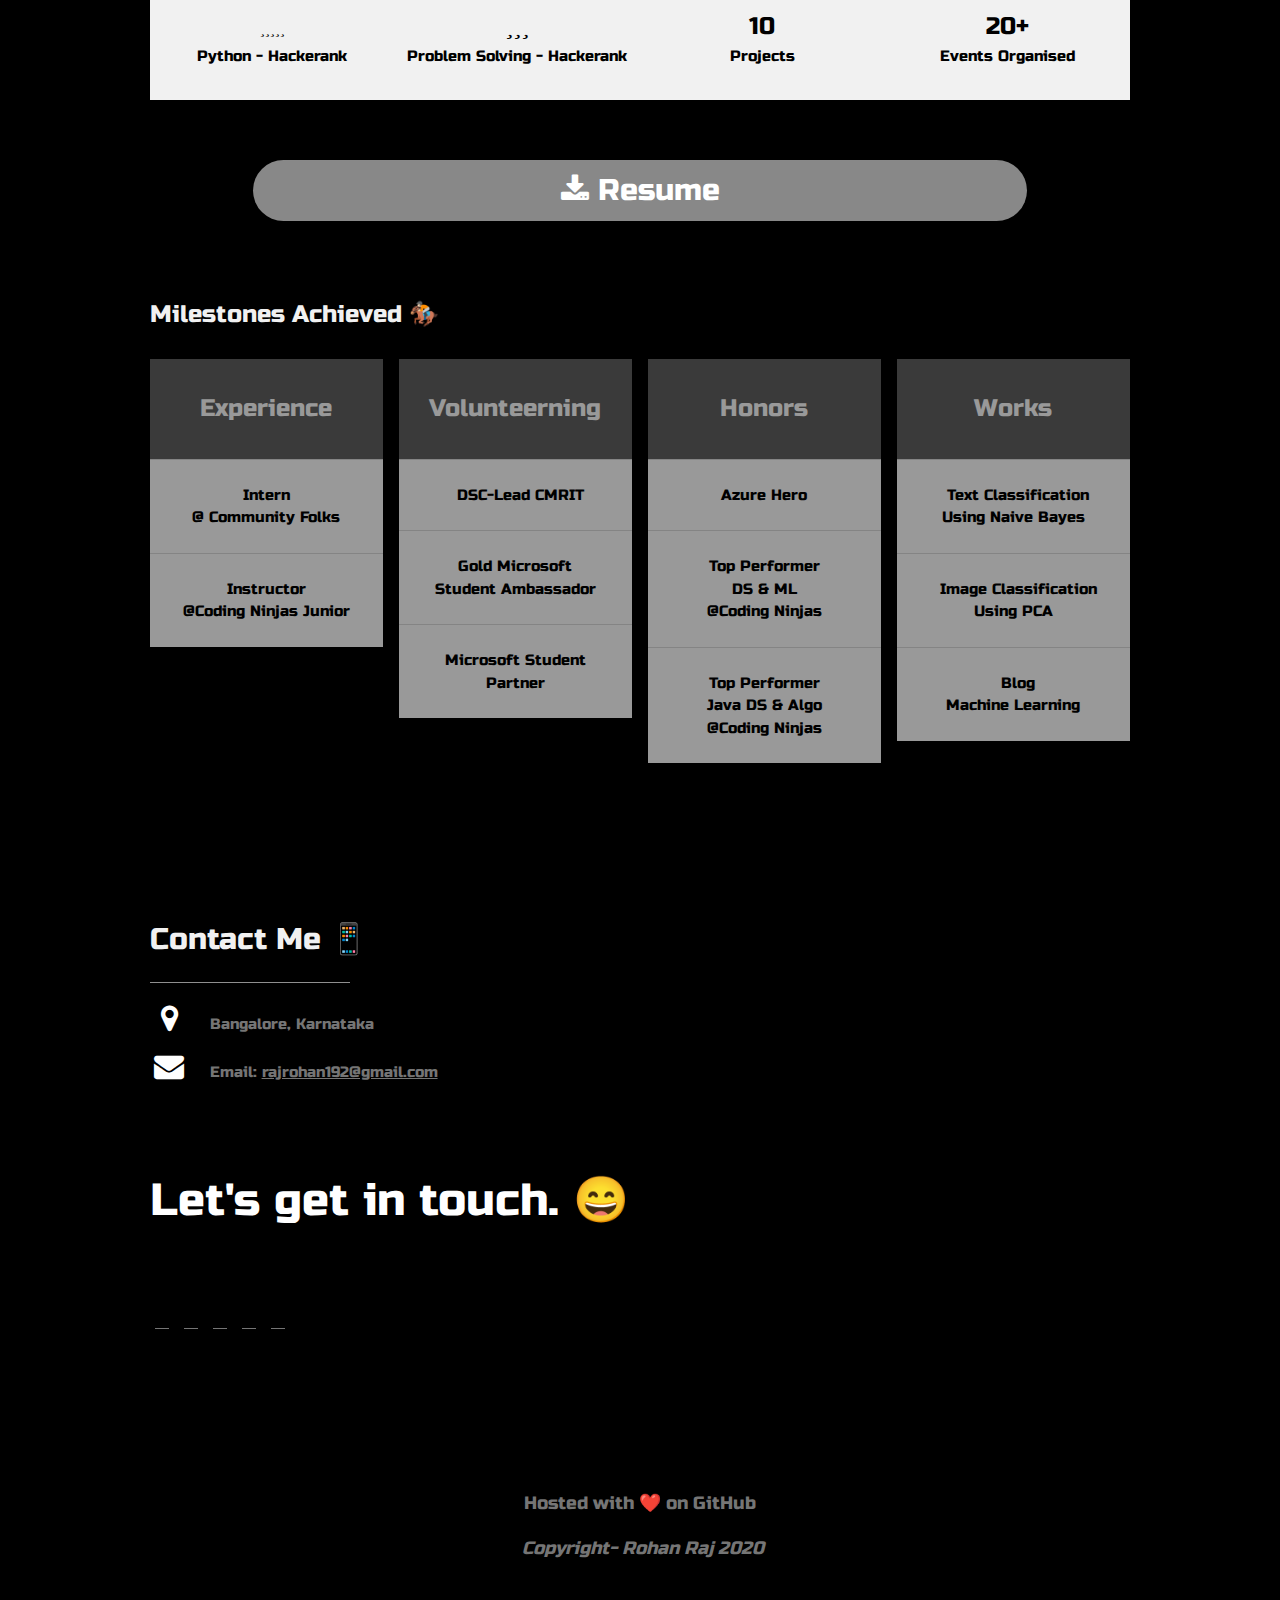
==== commit d216033a: "resume update" ====
--- a/index.html
+++ b/index.html
@@ -109,7 +109,7 @@
       </div>
     </div>
     <div style="margin:4em;">
-      <a href="https://drive.google.com/file/d/10OBlDma9cWw4IJ91U6NFHQ5JQ3DvdfMM/view?usp=sharing"><i class="fa fa-download"></i>  Resume</a></li>
+      <a href="https://drive.google.com/file/d/10OBlDma9cWw4IJ91U6NFHQ5JQ3DvdfMM/view?usp=sharing" class="w3-btn w3-text-white w3-round-xxlarge w3-hover-blue resume"><i class="fa fa-download"></i>  Resume</a></li>
     </div>
     <!-- Grid for pricing tables -->
     <h3 class="w3-padding-16 w3-text-light-grey" id="milestones">Milestones Achieved 🏇🏻</h3>
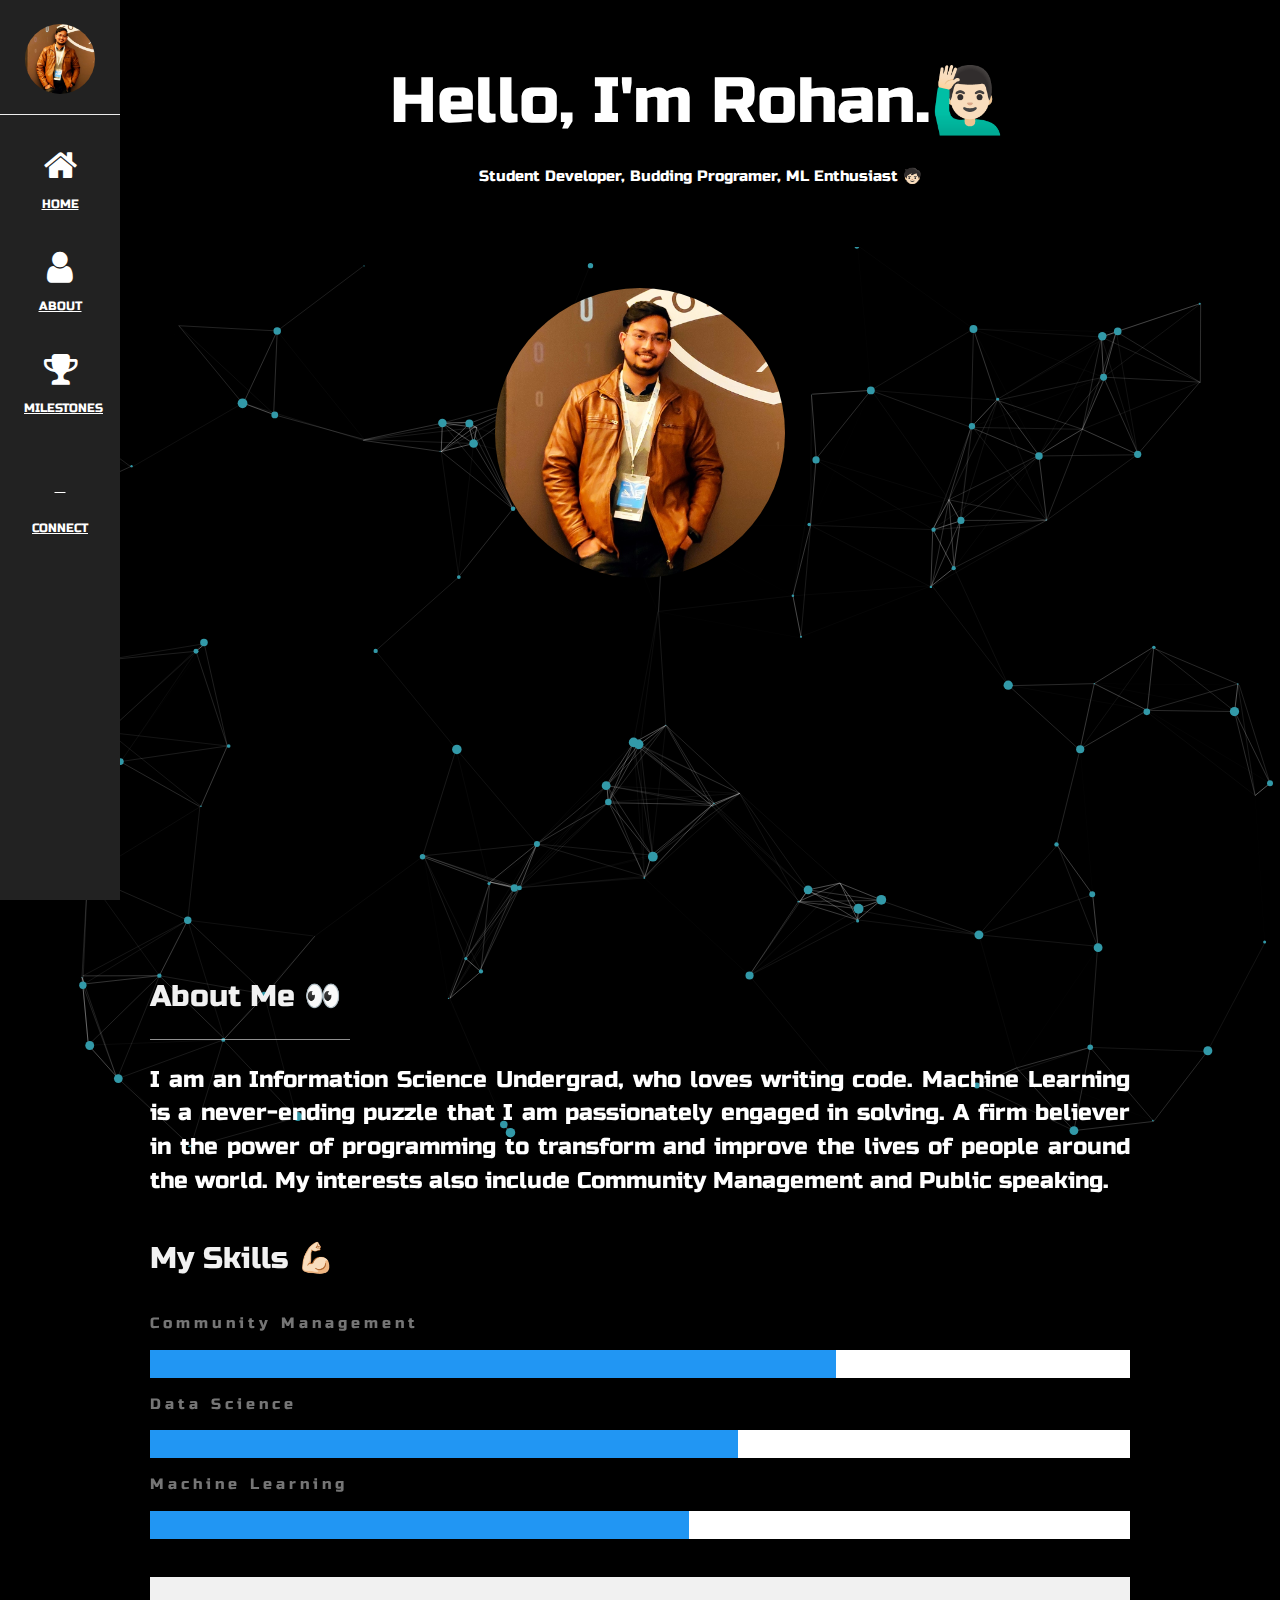
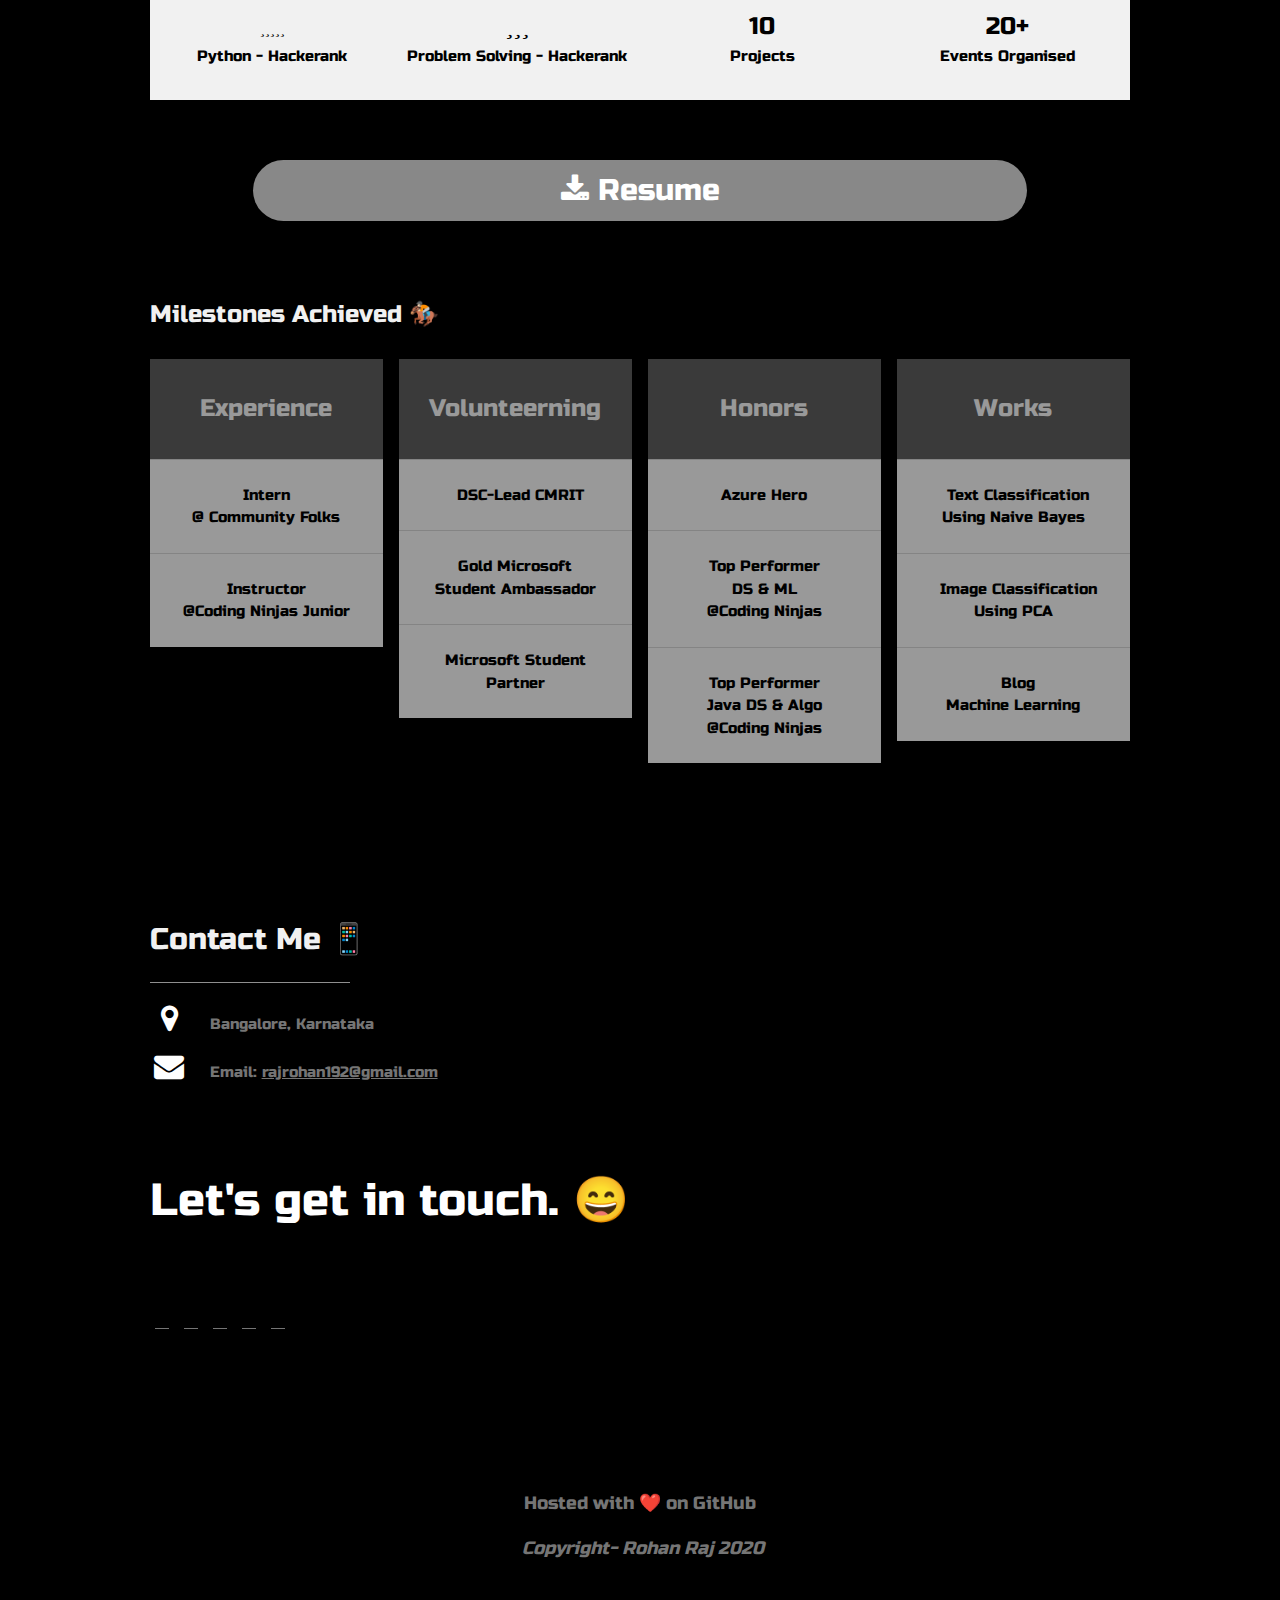
==== commit ff1be2d4: "Spell correction" ====
--- a/index.html
+++ b/index.html
@@ -73,8 +73,8 @@
   <div class="w3-content w3-justify w3-text-grey w3-padding-64" id="about">
     <h2 class="w3-text-light-grey">About Me 👀</h2>
     <hr style="width:200px" class="w3-opacity">
-    <p class="description">I am a Information Science Undergrad, who loves writing code.
-Machine Learning is a never-ending puzzle that I am passionately engaged in solving. A firm believer in the power of programming to transform and improve the lives of people around the world. My intrests also include Community Management and Public speaking.
+    <p class="description">I am an Information Science Undergrad, who loves writing code.
+Machine Learning is a never-ending puzzle that I am passionately engaged in solving. A firm believer in the power of programming to transform and improve the lives of people around the world. My interests also include Community Management and Public speaking.
     </p>
     <h2 class="w3-padding-16 w3-text-light-grey">My Skills 💪🏻</h2>
     <p class="w3-wide">Community Management</p>
